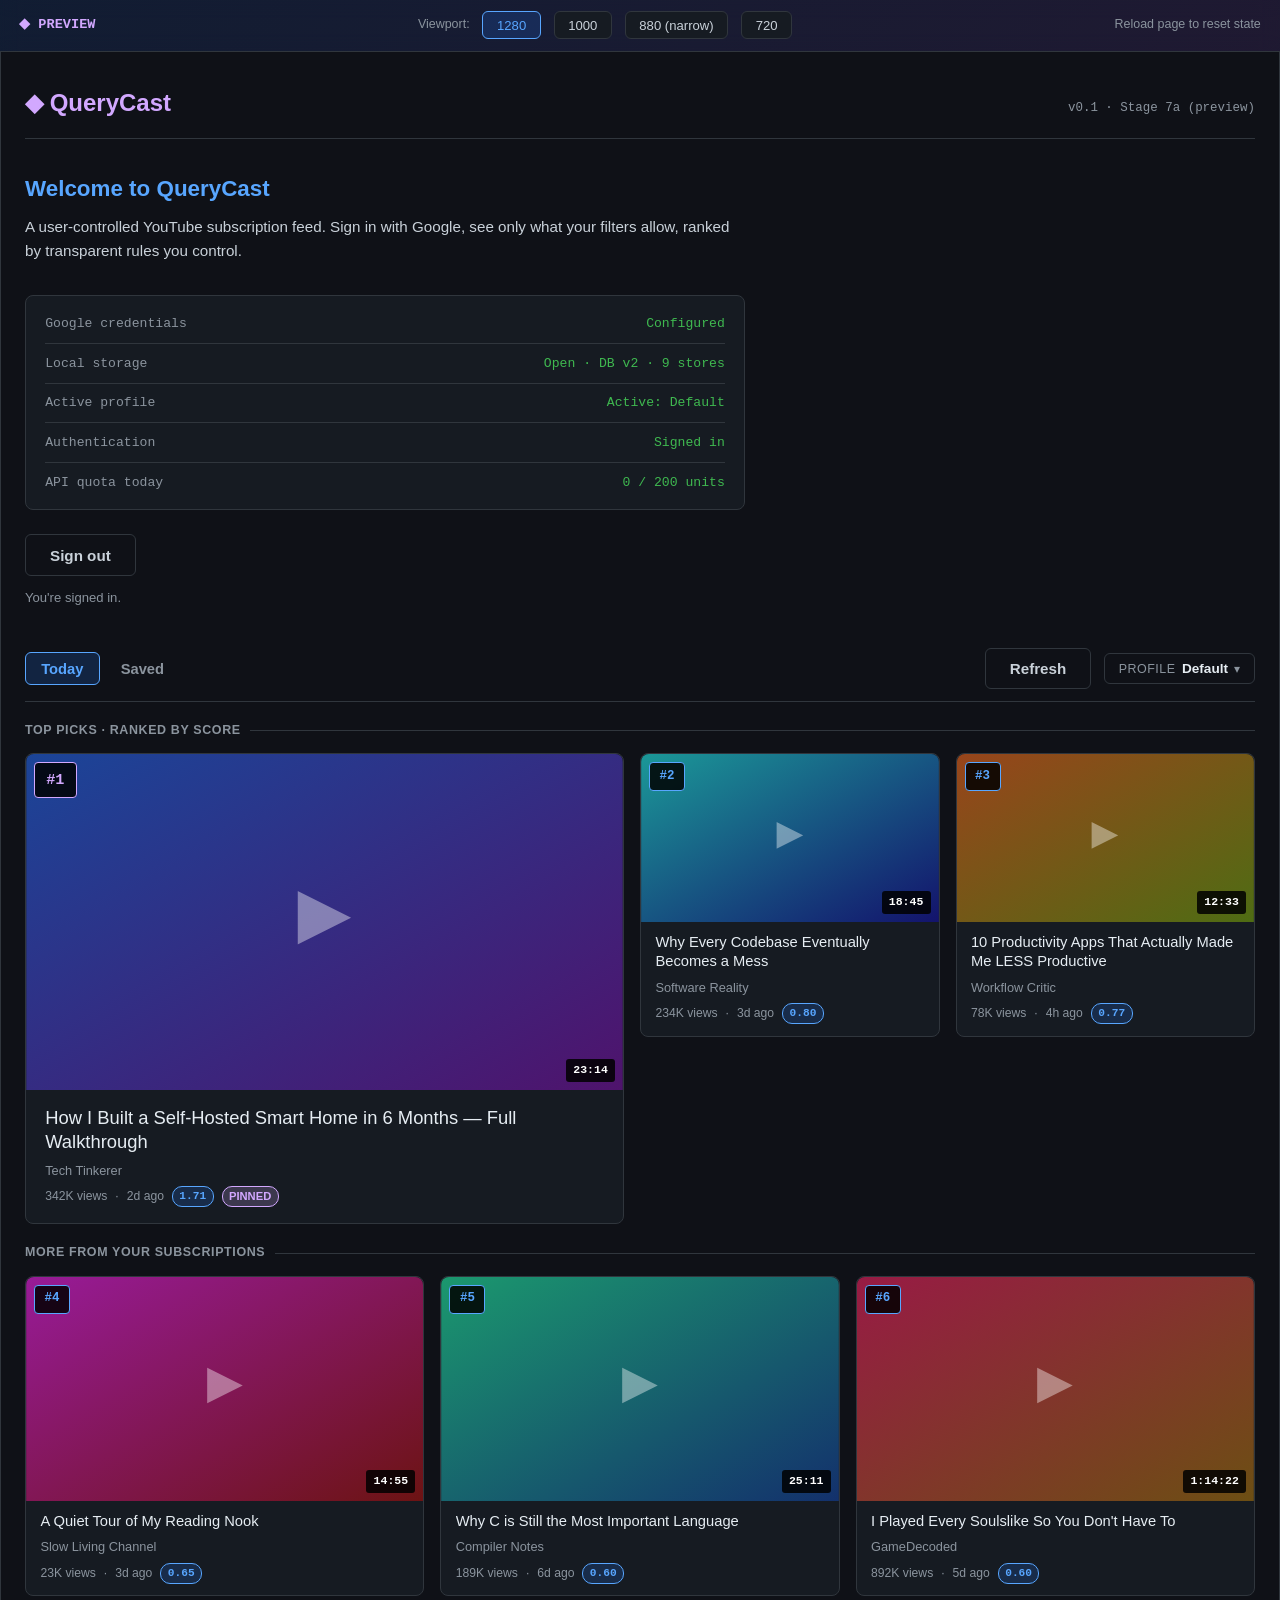
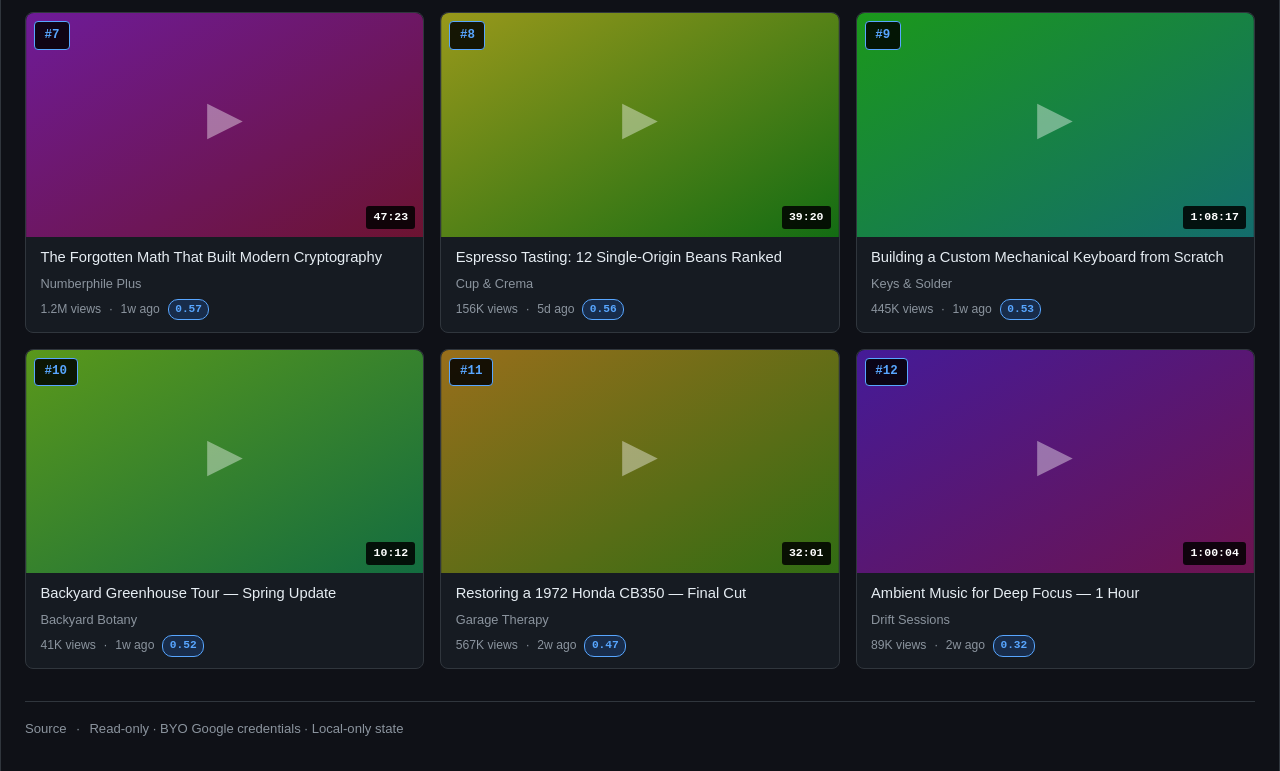
==== preview.html @ ab5fc52f "Stage 7a: static preview path (preview.html + stubs) Renders the full QueryCast UI in a regular brow" ====
<!DOCTYPE html>
<html lang="en">
<head>
<meta charset="UTF-8">
<meta name="viewport" content="width=device-width, initial-scale=1.0">
<title>QueryCast — Preview</title>
<link rel="stylesheet" href="/style.css">
<style>
  /* Preview chrome — kept above the .app-shell so the real layout
     measures from the same baseline as the production index.html. */
  .preview-bar {
    background: linear-gradient(135deg, #1f6feb22, #8957e522);
    border-bottom: 1px solid var(--border);
    padding: 0.7rem 1.2rem;
    display: flex;
    align-items: center;
    gap: 0.8rem;
    flex-wrap: wrap;
    font-size: 0.85rem;
    position: sticky;
    top: 0;
    z-index: 200;
    backdrop-filter: blur(10px);
  }
  .preview-bar .label {
    color: var(--purple);
    font-weight: 700;
    font-family: var(--mono);
  }
  .preview-bar .hint {
    color: var(--text-dim);
    font-size: 0.78rem;
    margin-left: auto;
  }
  .preview-bar button {
    background: var(--bg-elev);
    border: 1px solid var(--border);
    color: var(--text);
    padding: 0.35rem 0.85rem;
    border-radius: 6px;
    cursor: pointer;
    font-family: inherit;
    font-size: 0.82rem;
    transition: border-color 0.15s, color 0.15s, background 0.15s;
  }
  .preview-bar button:hover { border-color: var(--blue); color: var(--blue); }
  .preview-bar button.active {
    background: var(--blue-bg);
    border-color: var(--blue);
    color: var(--blue);
  }
  /* Wrap the real app shell inside a re-sizable frame so the toggle can
     simulate the 900px breakpoint without resizing the actual window. */
  .preview-frame {
    margin: 0 auto;
    transition: max-width 0.2s;
    border-left: 1px solid var(--border);
    border-right: 1px solid var(--border);
    min-height: 100vh;
  }
  .preview-frame.w-1280 { max-width: 1280px; }
  .preview-frame.w-1000 { max-width: 1000px; }
  .preview-frame.w-880  { max-width: 880px; }   /* below the 900px breakpoint */
  .preview-frame.w-720  { max-width: 720px; }
  /* Inside the framed preview, drop the .app-shell's own max-width so
     its grid spans the frame, not 1280 within whatever the frame is. */
  .preview-frame .app-shell { max-width: none; }
</style>

<!-- Import map: redirect production module URLs to preview stubs. The
     keys are the *resolved* URLs of each import — relative specifiers
     like `./storage.js` from /js/main.js resolve to /js/storage.js and
     hit these mappings. Must come BEFORE any <script type="module">. -->
<script type="importmap">
{
  "imports": {
    "/js/storage.js":      "/js/preview/storage-stub.js",
    "/js/auth.js":         "/js/preview/auth-stub.js",
    "/js/player.js":       "/js/preview/player-stub.js",
    "/js/youtube-api.js":  "/js/preview/youtube-api-stub.js",
    "/js/rss-fetcher.js":  "/js/preview/rss-fetcher-stub.js"
  }
}
</script>

<!-- Stub the Tauri global before main.js destructures it at module load. -->
<script>
  window.__TAURI__ = {
    core: {
      invoke: (cmd, args) => {
        console.info('[preview] invoke', cmd, args);
        return Promise.resolve(null);
      },
    },
    event: {
      listen: () => Promise.resolve(() => {}),
    },
  };
</script>
</head>
<body>

<div class="preview-bar">
  <span class="label">◆ PREVIEW</span>
  <span class="hint">Viewport:</span>
  <button data-width="1280" class="active">1280</button>
  <button data-width="1000">1000</button>
  <button data-width="880">880 (narrow)</button>
  <button data-width="720">720</button>
  <span class="hint" id="reset-hint">Reload page to reset state</span>
</div>

<div class="preview-frame w-1280" id="preview-frame">
  <div class="app-shell">
    <header>
      <h1 class="logo">◆ QueryCast</h1>
      <span class="status">v0.1 · Stage 7a (preview)</span>
    </header>

    <main>
      <h2>Welcome to QueryCast</h2>
      <p class="lead">A user-controlled YouTube subscription feed. Sign in with Google, see only what your filters allow, ranked by transparent rules you control.</p>

      <div class="boot-status">
        <div class="row" id="status-creds">
          <span class="label">Google credentials</span>
          <span class="value pending">Checking…</span>
        </div>
        <div class="row" id="status-idb">
          <span class="label">Local storage</span>
          <span class="value pending">Checking…</span>
        </div>
        <div class="row" id="status-profile">
          <span class="label">Active profile</span>
          <span class="value pending">Checking…</span>
        </div>
        <div class="row" id="status-auth">
          <span class="label">Authentication</span>
          <span class="value pending">Checking…</span>
        </div>
        <div class="row" id="status-quota">
          <span class="label">API quota today</span>
          <span class="value pending">Checking…</span>
        </div>
      </div>

      <div class="auth-buttons">
        <button class="primary" id="sign-in-btn" hidden>Sign in with Google</button>
        <button class="secondary" id="sign-out-btn" hidden>Sign out</button>
      </div>
      <p class="note" id="auth-msg">Loading…</p>

      <section id="feed-section" hidden>
        <div class="feed-toolbar">
          <nav class="feed-nav" role="tablist" aria-label="Feed view">
            <button class="nav-tab active" data-view="today" role="tab" aria-selected="true">Today</button>
            <button class="nav-tab" data-view="saved" role="tab" aria-selected="false">Saved</button>
          </nav>
          <button class="secondary" id="refresh-btn">Refresh</button>
          <div class="profile-dropdown">
            <button class="profile-trigger" id="profile-trigger" aria-haspopup="menu" aria-expanded="false">
              <span class="profile-label">Profile</span>
              <span class="profile-name" id="profile-name">Default</span>
              <span class="caret" aria-hidden="true">▾</span>
            </button>
            <div class="profile-menu" id="profile-menu" role="menu" hidden>
              <div class="profile-menu-section">Active profile</div>
              <div class="profile-menu-list" id="profile-menu-list"></div>
              <div class="profile-menu-divider"></div>
              <button class="profile-menu-item disabled" disabled title="Coming in Stage 7">
                Manage profiles…
              </button>
            </div>
          </div>
        </div>
        <p id="feed-status" class="note"></p>

        <div class="feed-board" id="feed-board" hidden>
          <div class="section-label" id="featured-label">Top picks · ranked by score</div>
          <div class="featured-row" id="featured-row"></div>

          <div class="section-label" id="grid-label">More from your subscriptions</div>
          <div class="grid" id="grid"></div>
        </div>

        <p id="feed-empty" class="empty-state" hidden>No videos cached yet. Click <strong>Refresh</strong> to fetch your subscriptions.</p>
      </section>
    </main>

    <footer>
      <a href="https://github.com/soopadrive/querycast" target="_blank" rel="noopener">Source</a>
      <span>·</span>
      <span>Read-only · BYO Google credentials · Local-only state</span>
    </footer>
  </div>
</div>

<!-- Modal IFrame Player (Stage 6b) — same markup as production. -->
<div class="modal-overlay" id="modal-overlay" role="dialog" aria-modal="true" aria-labelledby="modal-title" aria-hidden="true">
  <div class="modal-player">
    <button class="modal-close" id="modal-close" aria-label="Close player">×</button>
    <div class="modal-stub" id="modal-stub"></div>
    <div class="modal-fallback" id="modal-fallback" hidden>
      <p>This video can't be embedded. <a href="#" target="_blank" rel="noopener">Open on youtube.com</a></p>
    </div>
    <div class="modal-info">
      <span class="modal-rank" id="modal-rank">#1</span>
      <div class="modal-title" id="modal-title"></div>
      <div class="modal-meta" id="modal-meta"></div>
    </div>
  </div>
</div>

<!-- Action toast with undo (Stage 6b) — same markup as production. -->
<div class="action-toast" id="action-toast" role="status" aria-live="polite" hidden>
  <span class="toast-msg" id="toast-msg"></span>
  <button class="toast-undo" id="toast-undo">Undo</button>
</div>

<!-- Production main.js — runs unmodified, but every external module
     it imports is silently swapped to a stub via the import map above. -->
<script type="module" src="/js/main.js"></script>

<!-- Viewport toggle wiring. Inline because it's preview-only chrome. -->
<script type="module">
  const frame = document.getElementById('preview-frame');
  const buttons = document.querySelectorAll('.preview-bar button[data-width]');
  buttons.forEach((btn) => {
    btn.addEventListener('click', () => {
      buttons.forEach((b) => b.classList.remove('active'));
      btn.classList.add('active');
      frame.className = `preview-frame w-${btn.dataset.width}`;
    });
  });
</script>

</body>
</html>
---- style.css ----
* { margin: 0; padding: 0; box-sizing: border-box; }

:root {
  --bg: #0f1117;
  --bg-elev: #161b22;
  --bg-elev2: #21262d;
  --border: #30363d;
  --text: #c9d1d9;
  --text-dim: #8b949e;
  --text-bright: #e6edf3;
  --blue: #58a6ff;
  --blue-bg: #1f6feb33;
  --green: #3fb950;
  --orange: #d29922;
  --red: #f85149;
  --purple: #d2a8ff;
  --mono: 'Cascadia Code', 'Fira Code', 'JetBrains Mono', Consolas, monospace;
}

body {
  font-family: -apple-system, BlinkMacSystemFont, 'Segoe UI', Helvetica, Arial, sans-serif;
  background: var(--bg);
  color: var(--text);
  line-height: 1.6;
  min-height: 100vh;
}

.app-shell {
  max-width: 1280px;
  margin: 0 auto;
  padding: 2rem 1.5rem;
  display: flex;
  flex-direction: column;
  min-height: 100vh;
}

/* Pre-feed UI (welcome / boot status / auth controls) reads better at a
   narrower measure even when the shell is wide for the feed grid. */
.lead,
.boot-status,
.auth-buttons,
#auth-msg {
  max-width: 720px;
}

header {
  display: flex;
  justify-content: space-between;
  align-items: baseline;
  padding-bottom: 1rem;
  border-bottom: 1px solid var(--border);
  margin-bottom: 2rem;
  gap: 1rem;
  flex-wrap: wrap;
}

.logo {
  font-size: 1.5rem;
  color: var(--purple);
  font-weight: 700;
}

.status {
  color: var(--text-dim);
  font-size: 0.78rem;
  font-family: var(--mono);
}

main { flex: 1; }

h2 {
  color: var(--blue);
  font-size: 1.4rem;
  margin-bottom: 0.5rem;
}

.lead {
  color: var(--text);
  margin-bottom: 2rem;
  font-size: 0.95rem;
}

.boot-status {
  background: var(--bg-elev);
  border: 1px solid var(--border);
  border-radius: 8px;
  padding: 0.5rem 1.2rem;
  margin-bottom: 1.5rem;
  font-family: var(--mono);
  font-size: 0.82rem;
}

.boot-status .row {
  display: flex;
  justify-content: space-between;
  gap: 1rem;
  padding: 0.55rem 0;
  border-bottom: 1px solid var(--border);
}

.boot-status .row:last-child { border-bottom: none; }

.boot-status .label { color: var(--text-dim); flex-shrink: 0; }
.boot-status .value { text-align: right; word-break: break-word; }
.boot-status .value.ok { color: var(--green); }
.boot-status .value.info { color: var(--blue); }
.boot-status .value.fail { color: var(--red); }
.boot-status .value.pending { color: var(--orange); }

.auth-buttons {
  display: flex;
  gap: 0.6rem;
  align-items: center;
}

button.primary, button.secondary {
  padding: 0.7rem 1.5rem;
  border-radius: 6px;
  font-size: 0.95rem;
  font-weight: 600;
  cursor: pointer;
  transition: filter 0.15s, background 0.15s;
  font-family: inherit;
}

button.primary {
  background: var(--blue);
  color: var(--bg);
  border: 1px solid var(--blue);
}

button.secondary {
  background: transparent;
  color: var(--text);
  border: 1px solid var(--border);
}
button.secondary:hover:not(:disabled) { border-color: var(--red); color: var(--red); }

button.primary:hover:not(:disabled) { filter: brightness(1.1); }
button.primary:disabled, button.secondary:disabled { opacity: 0.5; cursor: not-allowed; }

.note {
  color: var(--text-dim);
  font-size: 0.82rem;
  margin-top: 0.7rem;
}

.note.error { color: var(--red); }

/* === Feed (Stage 6a: hybrid responsive layout per ADR-006) === */

#feed-section { margin-top: 2.5rem; }

/* Stage 6c: feed toolbar — nav tabs + refresh + profile dropdown. */
.feed-toolbar {
  display: flex;
  align-items: center;
  gap: 0.8rem;
  padding-bottom: 0.7rem;
  margin-bottom: 0.8rem;
  border-bottom: 1px solid var(--border);
  flex-wrap: wrap;
}

.feed-nav {
  display: flex;
  gap: 0.3rem;
  flex: 1;
  min-width: 0;
}

.nav-tab {
  background: transparent;
  border: 1px solid transparent;
  color: var(--text-dim);
  padding: 0.45rem 0.95rem;
  border-radius: 6px;
  font-family: inherit;
  font-size: 0.92rem;
  font-weight: 600;
  cursor: pointer;
  transition: color 0.15s, border-color 0.15s, background 0.15s;
}
.nav-tab:hover { color: var(--text-bright); }
.nav-tab.active {
  color: var(--blue);
  background: var(--blue-bg);
  border-color: var(--blue);
}

.profile-dropdown {
  position: relative;
}
.profile-trigger {
  background: transparent;
  border: 1px solid var(--border);
  color: var(--text);
  padding: 0.45rem 0.85rem;
  border-radius: 6px;
  cursor: pointer;
  font-family: inherit;
  font-size: 0.85rem;
  display: flex;
  align-items: center;
  gap: 0.4rem;
  transition: border-color 0.15s;
}
.profile-trigger:hover { border-color: var(--blue); }
.profile-trigger .profile-label {
  color: var(--text-dim);
  font-size: 0.78rem;
  text-transform: uppercase;
  letter-spacing: 0.04em;
}
.profile-trigger .profile-name {
  color: var(--text-bright);
  font-weight: 600;
}
.profile-trigger .caret {
  color: var(--text-dim);
  font-size: 0.78rem;
  transition: transform 0.15s;
}
.profile-trigger[aria-expanded="true"] .caret {
  transform: rotate(180deg);
}

.profile-menu {
  position: absolute;
  right: 0;
  top: calc(100% + 6px);
  background: var(--bg-elev2);
  border: 1px solid var(--border);
  border-radius: 8px;
  padding: 0.4rem 0;
  min-width: 220px;
  z-index: 200;
  box-shadow: 0 8px 24px rgba(0, 0, 0, 0.6);
  font-size: 0.88rem;
}
.profile-menu-section {
  padding: 0.45rem 0.9rem 0.3rem;
  color: var(--text-dim);
  font-size: 0.72rem;
  text-transform: uppercase;
  letter-spacing: 0.05em;
  font-weight: 600;
}
.profile-menu-list {
  display: flex;
  flex-direction: column;
}
.profile-menu-item {
  background: transparent;
  border: none;
  color: var(--text);
  padding: 0.55rem 0.9rem;
  text-align: left;
  cursor: pointer;
  font-family: inherit;
  font-size: 0.88rem;
  display: flex;
  align-items: center;
  justify-content: space-between;
  gap: 0.7rem;
}
.profile-menu-item:hover:not(:disabled) {
  background: var(--bg-elev);
  color: var(--text-bright);
}
.profile-menu-item.active { color: var(--blue); }
.profile-menu-item.active::after {
  content: '✓';
  color: var(--blue);
  font-weight: 700;
}
.profile-menu-item.disabled,
.profile-menu-item:disabled {
  color: var(--text-dim);
  cursor: not-allowed;
  font-style: italic;
}
.profile-menu-divider {
  height: 1px;
  background: var(--border);
  margin: 0.3rem 0;
}

.section-label {
  color: var(--text-dim);
  font-size: 0.78rem;
  text-transform: uppercase;
  letter-spacing: 0.05em;
  font-weight: 600;
  margin: 1.2rem 0 0.8rem;
  display: flex;
  align-items: center;
  gap: 0.6rem;
}
.section-label::after {
  content: "";
  flex: 1;
  height: 1px;
  background: var(--border);
}

/* Wide layout: featured row (top-3, 2fr 1fr 1fr) + 3-col grid */
.featured-row {
  display: grid;
  grid-template-columns: 2fr 1fr 1fr;
  gap: 1rem;
  margin-bottom: 1.2rem;
}
.grid {
  display: grid;
  grid-template-columns: repeat(3, 1fr);
  gap: 1rem;
}

.video-card {
  cursor: pointer;
  background: var(--bg-elev);
  border-radius: 8px;
  border: 1px solid var(--border);
  display: flex;
  flex-direction: column;
  transition: border-color 0.15s, transform 0.15s;
  position: relative;
  /* No overflow:hidden here — the hover info-card needs to drop below
     the card without being clipped. Top-corner rounding is handled by
     .thumb-wrap below. */
}
.video-card:hover {
  border-color: var(--blue);
  transform: translateY(-2px);
  /* Bump the hovered card's stacking context above its siblings so the
     info-card that drops below isn't painted-over by the next-row cards.
     Without this, transform alone establishes a stacking context but at
     z-auto, which ties with sibling cards and DOM order wins. */
  z-index: 60;
}
.video-card .thumb-wrap {
  position: relative;
  aspect-ratio: 16 / 9;
  background: var(--bg-elev2);
  overflow: hidden;
  border-radius: 8px 8px 0 0;
}
.video-card .thumb {
  width: 100%;
  height: 100%;
  object-fit: cover;
  display: block;
}
.video-card.featured {
  grid-row: 1 / span 2;
}
.video-card.featured .info {
  padding: 1rem 1.2rem;
}
.video-card.featured .title {
  font-size: 1.15rem;
  line-height: 1.3;
}
.video-card .info {
  padding: 0.7rem 0.9rem;
  flex: 1;
  display: flex;
  flex-direction: column;
  justify-content: space-between;
  min-width: 0;
}
.video-card .title {
  color: var(--text-bright);
  font-size: 0.92rem;
  font-weight: 500;
  line-height: 1.3;
  margin-bottom: 0.4rem;
  display: -webkit-box;
  -webkit-line-clamp: 2;
  -webkit-box-orient: vertical;
  overflow: hidden;
}
.video-card .meta-line {
  color: var(--text-dim);
  font-size: 0.8rem;
  margin-bottom: 0.3rem;
}
.video-card .stats {
  color: var(--text-dim);
  font-size: 0.76rem;
  display: flex;
  gap: 0.5rem;
  align-items: center;
  flex-wrap: wrap;
}

.rank-badge {
  position: absolute;
  top: 0.5rem;
  left: 0.5rem;
  background: rgba(0, 0, 0, 0.85);
  color: var(--blue);
  border: 1px solid var(--blue);
  padding: 0.2rem 0.6rem;
  border-radius: 4px;
  font-weight: 700;
  font-size: 0.78rem;
  font-family: var(--mono);
  z-index: 2;
}
.video-card.featured .rank-badge {
  font-size: 0.95rem;
  padding: 0.3rem 0.7rem;
  color: var(--purple);
  border-color: var(--purple);
}

.duration-badge {
  position: absolute;
  bottom: 0.5rem;
  right: 0.5rem;
  background: rgba(0, 0, 0, 0.85);
  color: white;
  font-size: 0.72rem;
  padding: 0.15rem 0.45rem;
  border-radius: 3px;
  font-weight: 600;
  font-family: var(--mono);
  z-index: 2;
}

.badge {
  display: inline-block;
  padding: 0.05rem 0.4rem;
  border-radius: 10px;
  font-size: 0.7rem;
  font-weight: 600;
  vertical-align: middle;
}
.badge.short { background: #d2992233; color: var(--orange); border: 1px solid var(--orange); }
.badge.live { background: #f8514933; color: var(--red); border: 1px solid var(--red); }
.badge.upcoming { background: #1f6feb33; color: var(--blue); border: 1px solid var(--blue); }
.badge.pinned { background: #d2a8ff33; color: var(--purple); border: 1px solid var(--purple); }

.score-pill {
  display: inline-block;
  padding: 0.05rem 0.4rem;
  border-radius: 10px;
  font-size: 0.7rem;
  font-weight: 600;
  font-family: var(--mono);
  color: var(--blue);
  background: var(--blue-bg);
  border: 1px solid var(--blue);
  vertical-align: middle;
}

/* Hover info card — drops below the card on wide layout. */
.info-card {
  display: none;
  position: absolute;
  top: calc(100% + 4px);
  left: 0;
  right: 0;
  background: var(--bg-elev2);
  border: 1px solid var(--blue);
  border-radius: 8px;
  padding: 0.9rem 1rem;
  z-index: 50;
  box-shadow: 0 8px 24px rgba(0, 0, 0, 0.6);
  animation: qc-fade-in 0.15s;
}
.video-card:hover .info-card {
  display: block;
}
@keyframes qc-fade-in {
  from { opacity: 0; transform: translateY(-4px); }
  to { opacity: 1; transform: translateY(0); }
}
.info-card .desc {
  color: var(--text);
  font-size: 0.8rem;
  line-height: 1.5;
  margin-bottom: 0.7rem;
  display: -webkit-box;
  -webkit-line-clamp: 3;
  -webkit-box-orient: vertical;
  overflow: hidden;
}
.info-card .desc.empty {
  color: var(--text-dim);
  font-style: italic;
}
.score-breakdown {
  background: var(--bg);
  border-radius: 4px;
  padding: 0.5rem 0.7rem;
  font-size: 0.74rem;
  color: var(--text-dim);
  font-family: var(--mono);
  line-height: 1.6;
}
.score-breakdown .label {
  color: var(--blue);
  font-weight: 700;
}
.score-breakdown .neg {
  color: var(--orange);
}
.score-breakdown .pin {
  color: var(--purple);
}

/* Narrow layout (<900px): collapse to inbox-style horizontal rows. */
@media (max-width: 899px) {
  .featured-row,
  .grid {
    display: flex;
    flex-direction: column;
    gap: 0;
  }
  .video-card,
  .video-card.featured {
    flex-direction: row;
    border-radius: 0;
    border: none;
    border-bottom: 1px solid var(--border);
    grid-row: auto;
    transform: none !important;
  }
  .video-card:hover {
    background: var(--bg-elev);
    transform: none !important;
  }
  .video-card .thumb-wrap {
    width: 168px;
    flex-shrink: 0;
    aspect-ratio: 16 / 9;
    margin: 0.7rem 0 0.7rem 0.7rem;
    border-radius: 4px;
  }
  .video-card .info,
  .video-card.featured .info {
    padding: 0.7rem 0.9rem;
    flex: 1;
    min-width: 0;
  }
  .video-card .title,
  .video-card.featured .title {
    font-size: 0.92rem;
  }
  .video-card .rank-badge,
  .video-card.featured .rank-badge {
    top: calc(0.7rem + 0.25rem);
    left: calc(0.7rem + 0.25rem);
    font-size: 0.65rem;
    padding: 0.1rem 0.4rem;
    color: var(--blue);
    border-color: var(--blue);
  }
  /* Hover info-card not useful on touch — hide on narrow.
     Stage 6b will add tap-to-expand. */
  .info-card {
    display: none !important;
  }
}

.empty-state {
  text-align: center;
  padding: 2rem 1rem;
  color: var(--text-dim);
  font-size: 0.9rem;
}

/* === Per-video actions in info card === */
.info-card .actions {
  display: flex;
  gap: 0.4rem;
  margin-top: 0.7rem;
}
.action-btn {
  flex: 1;
  background: var(--bg);
  border: 1px solid var(--border);
  color: var(--text);
  padding: 0.4rem 0.6rem;
  border-radius: 6px;
  cursor: pointer;
  font-family: inherit;
  font-size: 0.78rem;
  font-weight: 600;
  transition: border-color 0.15s, color 0.15s, background 0.15s;
}
.action-btn:hover {
  background: var(--bg-elev);
}
.action-btn.watch:hover { border-color: var(--green); color: var(--green); }
.action-btn.save:hover { border-color: var(--purple); color: var(--purple); }
.action-btn.skip:hover { border-color: var(--red); color: var(--red); }

/* === Modal IFrame Player === */
.modal-overlay {
  display: none;
  position: fixed;
  inset: 0;
  background: rgba(0, 0, 0, 0.85);
  z-index: 1000;
  align-items: center;
  justify-content: center;
  padding: 2rem;
  backdrop-filter: blur(5px);
}
.modal-overlay.active { display: flex; }
body.modal-open { overflow: hidden; }

.modal-player {
  background: var(--bg-elev);
  border: 1px solid var(--border);
  border-radius: 12px;
  max-width: 1000px;
  width: 100%;
  overflow: hidden;
  box-shadow: 0 20px 60px rgba(0, 0, 0, 0.6);
  position: relative;
}
.modal-stub {
  aspect-ratio: 16 / 9;
  background: #000;
}
.modal-stub iframe,
.modal-stub > div {
  width: 100%;
  height: 100%;
  display: block;
  border: 0;
}
.modal-fallback {
  padding: 1rem 1.5rem;
  background: var(--bg-elev2);
  border-bottom: 1px solid var(--border);
  color: var(--text);
  font-size: 0.9rem;
}
.modal-fallback a {
  color: var(--blue);
  text-decoration: underline;
}
.modal-info {
  padding: 1.2rem 1.5rem;
}
.modal-rank {
  display: inline-block;
  background: var(--blue-bg);
  color: var(--blue);
  border: 1px solid var(--blue);
  padding: 0.15rem 0.6rem;
  border-radius: 4px;
  font-size: 0.78rem;
  font-weight: 700;
  margin-bottom: 0.5rem;
  font-family: var(--mono);
}
.modal-title {
  color: var(--text-bright);
  font-size: 1.2rem;
  font-weight: 600;
  margin-bottom: 0.5rem;
}
.modal-meta {
  color: var(--text-dim);
  font-size: 0.88rem;
}
.modal-close {
  position: absolute;
  top: 1rem;
  right: 1rem;
  background: rgba(0, 0, 0, 0.7);
  color: white;
  border: 1px solid var(--border);
  width: 36px;
  height: 36px;
  border-radius: 50%;
  cursor: pointer;
  z-index: 3;
  font-size: 1.2rem;
  font-family: inherit;
  display: flex;
  align-items: center;
  justify-content: center;
  line-height: 1;
}
.modal-close:hover { border-color: var(--red); color: var(--red); }

/* === Action toast with undo === */
.action-toast {
  position: fixed;
  bottom: 1.5rem;
  left: 50%;
  transform: translateX(-50%) translateY(20px);
  background: var(--bg-elev2);
  border: 1px solid var(--border);
  border-radius: 8px;
  padding: 0.7rem 1.1rem;
  display: flex;
  align-items: center;
  gap: 0.9rem;
  box-shadow: 0 8px 24px rgba(0, 0, 0, 0.6);
  font-size: 0.88rem;
  z-index: 1100;
  opacity: 0;
  transition: opacity 0.15s, transform 0.15s;
  pointer-events: none;
}
.action-toast.show {
  opacity: 1;
  transform: translateX(-50%) translateY(0);
  pointer-events: auto;
}
.toast-msg { color: var(--text-bright); }
.toast-undo {
  background: transparent;
  border: 1px solid var(--blue);
  color: var(--blue);
  padding: 0.25rem 0.7rem;
  border-radius: 6px;
  cursor: pointer;
  font-family: inherit;
  font-size: 0.82rem;
  font-weight: 600;
}
.toast-undo:hover {
  background: var(--blue-bg);
}

footer {
  margin-top: 2rem;
  padding-top: 1rem;
  border-top: 1px solid var(--border);
  color: var(--text-dim);
  font-size: 0.82rem;
  display: flex;
  gap: 0.6rem;
  align-items: center;
  flex-wrap: wrap;
}

footer a {
  color: var(--text-dim);
  text-decoration: none;
}

footer a:hover { color: var(--blue); }

/* === Setup screen (BYO credentials) === */

main.setup { max-width: 720px; }

.setup-step {
  background: var(--bg-elev);
  border: 1px solid var(--border);
  border-radius: 8px;
  padding: 1.2rem 1.5rem;
  margin-bottom: 1.2rem;
}

.setup-step h3 {
  color: var(--purple);
  font-size: 1.05rem;
  margin-bottom: 0.7rem;
  font-weight: 600;
}

.setup-step ol {
  padding-left: 1.5rem;
  font-size: 0.92rem;
}

.setup-step ol li { margin-bottom: 0.35rem; }

.setup-step code {
  background: var(--bg);
  border: 1px solid var(--border);
  padding: 0.05rem 0.4rem;
  border-radius: 3px;
  font-family: var(--mono);
  font-size: 0.85em;
  color: var(--orange);
}

.setup-step a {
  color: var(--blue);
  text-decoration: none;
}
.setup-step a:hover { text-decoration: underline; }

.setup-form {
  display: flex;
  flex-direction: column;
  gap: 0.9rem;
  margin-top: 0.5rem;
}

.setup-form label {
  display: flex;
  flex-direction: column;
  gap: 0.3rem;
}

.setup-form label span {
  color: var(--text-dim);
  font-size: 0.85rem;
  font-weight: 600;
}

.setup-form input {
  background: var(--bg);
  border: 1px solid var(--border);
  color: var(--text-bright);
  padding: 0.6rem 0.8rem;
  border-radius: 6px;
  font-family: var(--mono);
  font-size: 0.85rem;
}

.setup-form input:focus {
  outline: none;
  border-color: var(--blue);
}

.setup-error {
  color: var(--red);
  font-size: 0.85rem;
  margin: 0;
}
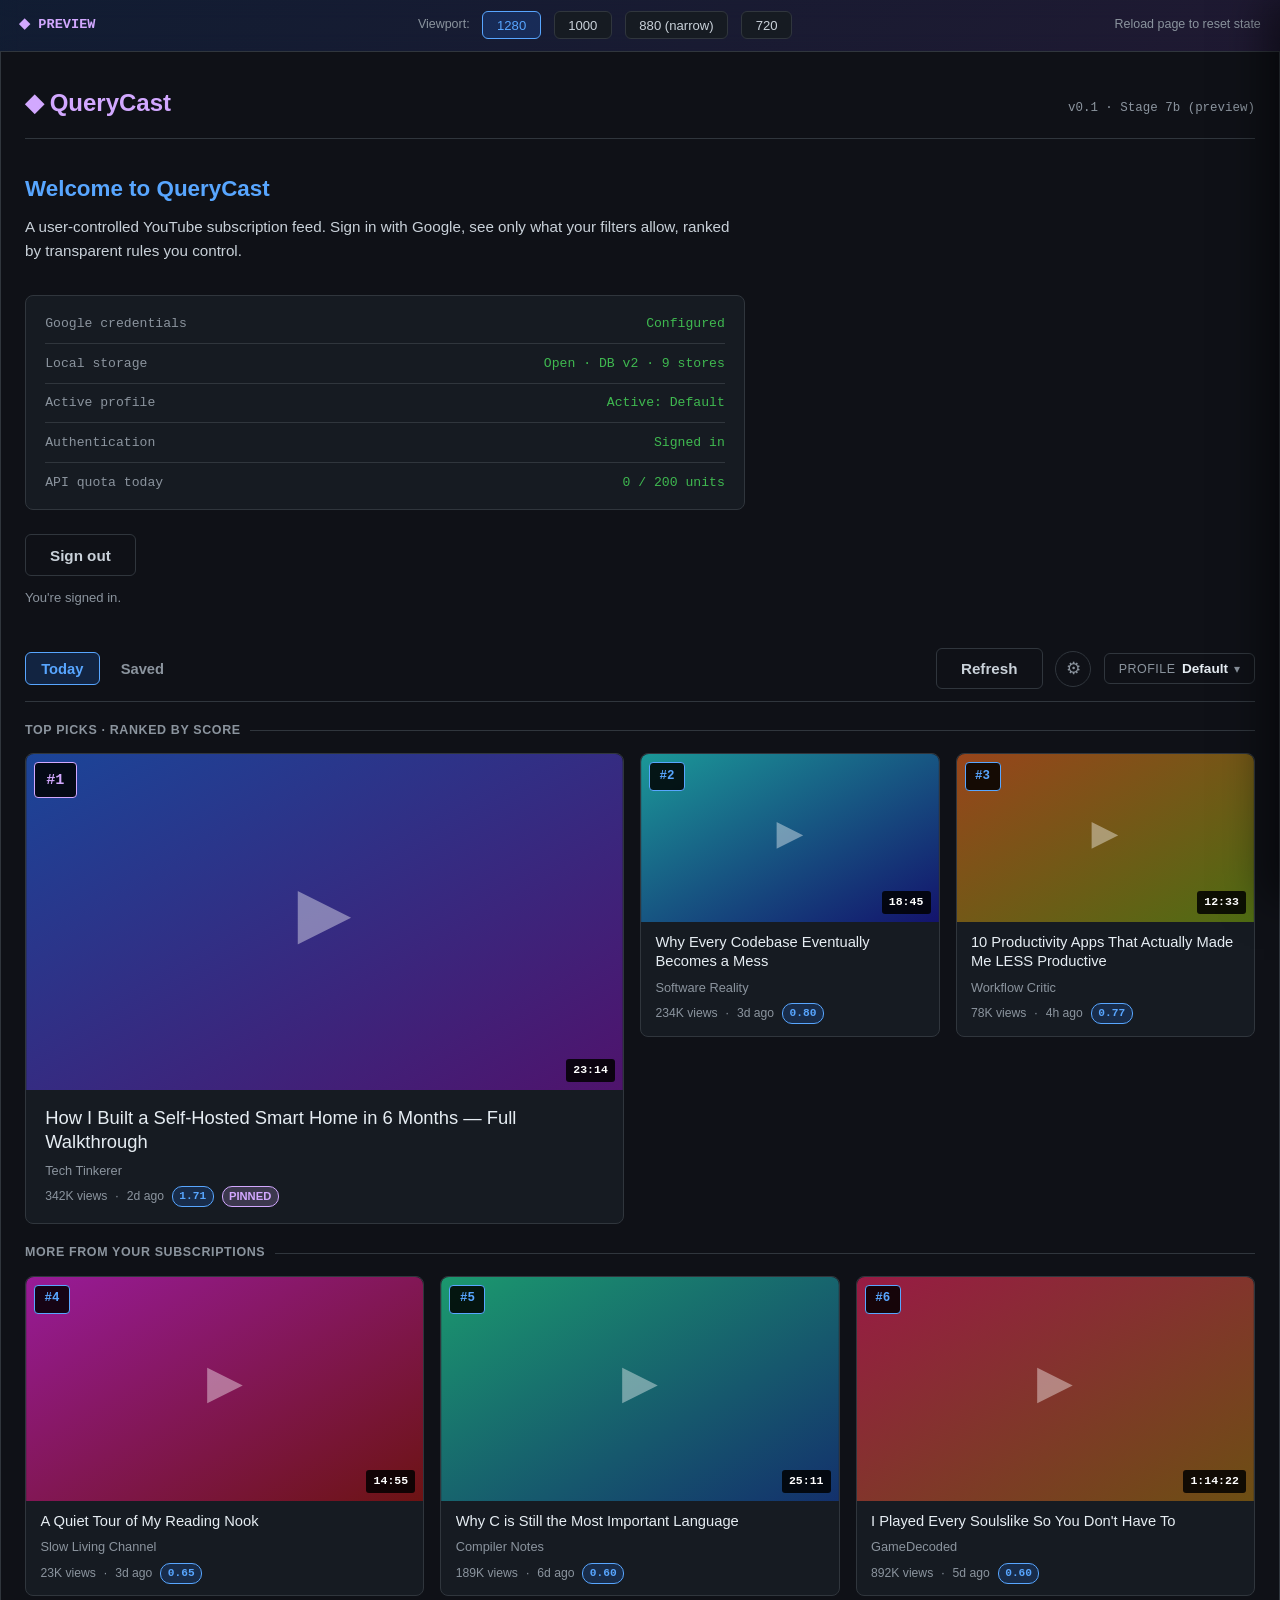
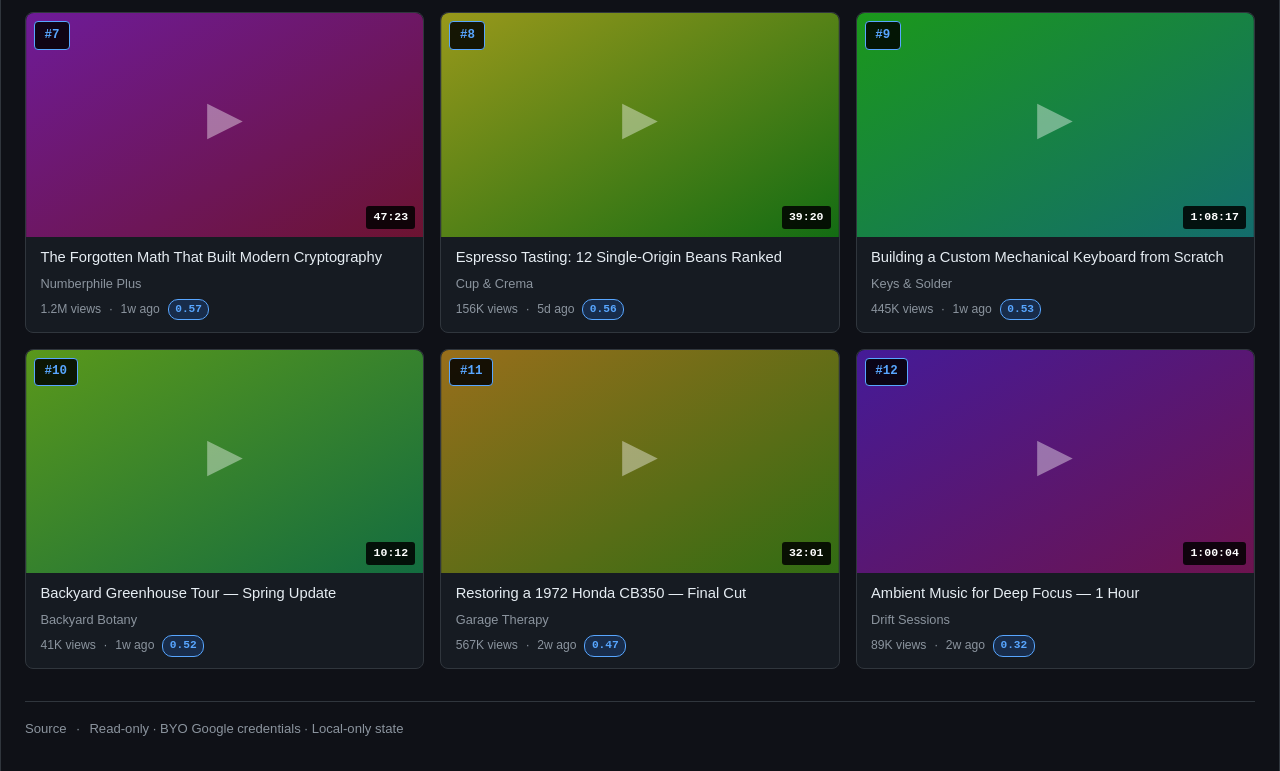
==== commit 7a1874b9: "Stage 7b: settings drawer chassis + profile CRUD + filter + weight editors Right-side slide-in drawe" ====
--- a/preview.html
+++ b/preview.html
@@ -114,7 +114,7 @@
   <div class="app-shell">
     <header>
       <h1 class="logo">◆ QueryCast</h1>
-      <span class="status">v0.1 · Stage 7a (preview)</span>
+      <span class="status">v0.1 · Stage 7b (preview)</span>
     </header>
 
     <main>
@@ -157,6 +157,7 @@
             <button class="nav-tab" data-view="saved" role="tab" aria-selected="false">Saved</button>
           </nav>
           <button class="secondary" id="refresh-btn">Refresh</button>
+          <button class="icon-btn" id="settings-btn" title="Settings" aria-label="Open settings">⚙</button>
           <div class="profile-dropdown">
             <button class="profile-trigger" id="profile-trigger" aria-haspopup="menu" aria-expanded="false">
               <span class="profile-label">Profile</span>
@@ -167,7 +168,7 @@
               <div class="profile-menu-section">Active profile</div>
               <div class="profile-menu-list" id="profile-menu-list"></div>
               <div class="profile-menu-divider"></div>
-              <button class="profile-menu-item disabled" disabled title="Coming in Stage 7">
+              <button class="profile-menu-item" id="profile-manage">
                 Manage profiles…
               </button>
             </div>
@@ -217,6 +218,80 @@
   <button class="toast-undo" id="toast-undo">Undo</button>
 </div>
 
+<!-- Settings drawer (Stage 7b) — same markup as production. -->
+<div class="drawer-backdrop" id="drawer-backdrop" hidden></div>
+<aside class="settings-drawer" id="settings-drawer" role="dialog" aria-modal="true" aria-hidden="true" aria-labelledby="settings-heading">
+  <header class="drawer-header">
+    <h2 id="settings-heading">Settings</h2>
+    <button class="drawer-close" id="settings-close" aria-label="Close settings">×</button>
+  </header>
+  <div class="drawer-body">
+    <section class="drawer-section" id="section-profile">
+      <h3 class="section-toggle" aria-expanded="true" tabindex="0" role="button">
+        <span class="chevron" aria-hidden="true">▾</span>
+        Profile
+      </h3>
+      <div class="section-body">
+        <label class="field"><span>Editing</span><select id="profile-edit-select"></select></label>
+        <label class="field"><span>Name</span><input type="text" id="profile-name-input" /></label>
+        <label class="checkbox-row"><input type="checkbox" id="profile-active-check" /><span>Set as active profile</span></label>
+        <div class="action-row">
+          <button class="secondary" id="profile-add">+ New profile</button>
+          <button class="secondary" id="profile-duplicate">Duplicate</button>
+          <button class="danger" id="profile-delete">Delete</button>
+        </div>
+      </div>
+    </section>
+    <section class="drawer-section" id="section-filters">
+      <h3 class="section-toggle" aria-expanded="true" tabindex="0" role="button">
+        <span class="chevron" aria-hidden="true">▾</span>
+        Discovery filters
+      </h3>
+      <div class="section-body">
+        <label class="field">
+          <span>Block keywords <em>(case-insensitive, title + description)</em></span>
+          <div class="keyword-list" id="kw-block-list"></div>
+          <input type="text" id="kw-block-input" placeholder="Add keyword + Enter" />
+        </label>
+        <label class="field">
+          <span>Require keywords <em>(whitelist mode — leave blank to disable)</em></span>
+          <div class="keyword-list" id="kw-require-list"></div>
+          <input type="text" id="kw-require-input" placeholder="Add keyword + Enter" />
+        </label>
+        <div class="field-row">
+          <label class="field"><span>Min duration (sec)</span><input type="number" id="duration-min" min="0" /></label>
+          <label class="field"><span>Max duration (sec)</span><input type="number" id="duration-max" min="0" /></label>
+        </div>
+        <div class="field-row">
+          <label class="field"><span>Max age (days)</span><input type="number" id="age-max" min="1" /></label>
+          <label class="field"><span>Min view count</span><input type="number" id="views-min" min="0" /></label>
+        </div>
+        <label class="checkbox-row"><input type="checkbox" id="hide-shorts" /><span>Hide Shorts (under 60s)</span></label>
+        <label class="checkbox-row"><input type="checkbox" id="hide-live" /><span>Hide live + premieres</span></label>
+        <label class="checkbox-row"><input type="checkbox" id="hide-podcasts" /><span>Hide podcasts (over 2hr)</span></label>
+      </div>
+    </section>
+    <section class="drawer-section" id="section-scoring">
+      <h3 class="section-toggle" aria-expanded="false" tabindex="0" role="button">
+        <span class="chevron" aria-hidden="true">▾</span>
+        Scoring weights
+      </h3>
+      <div class="section-body" hidden>
+        <label class="field slider-field"><span>Recency <span class="value-display" data-value-for="w-recency"></span></span><input type="range" id="w-recency" min="0" max="1" step="0.05" /></label>
+        <label class="field slider-field"><span>Velocity (views/day) <span class="value-display" data-value-for="w-velocity"></span></span><input type="range" id="w-velocity" min="0" max="1" step="0.05" /></label>
+        <label class="field slider-field"><span>Channel weight <span class="value-display" data-value-for="w-channel"></span></span><input type="range" id="w-channel" min="0" max="1" step="0.05" /></label>
+        <label class="field slider-field"><span>Length-fit <span class="value-display" data-value-for="w-length-fit"></span></span><input type="range" id="w-length-fit" min="0" max="1" step="0.05" /></label>
+        <h4 class="subsection">Length-fit sweet spot (Gaussian)</h4>
+        <div class="field-row">
+          <label class="field"><span>Center (sec)</span><input type="number" id="sweet-center" min="0" /></label>
+          <label class="field"><span>Width (sec)</span><input type="number" id="sweet-width" min="60" /></label>
+        </div>
+        <button class="secondary" id="reset-defaults">Reset filters + weights to defaults</button>
+      </div>
+    </section>
+  </div>
+</aside>
+
 <!-- Production main.js — runs unmodified, but every external module
      it imports is silently swapped to a stub via the import map above. -->
 <script type="module" src="/js/main.js"></script>
--- a/style.css
+++ b/style.css
@@ -833,3 +833,272 @@
   font-size: 0.85rem;
   margin: 0;
 }
+
+/* === Toolbar icon button (Stage 7b — settings cog) === */
+.icon-btn {
+  background: transparent;
+  border: 1px solid var(--border);
+  color: var(--text-dim);
+  width: 36px;
+  height: 36px;
+  border-radius: 50%;
+  cursor: pointer;
+  font-size: 1.05rem;
+  font-family: inherit;
+  display: flex;
+  align-items: center;
+  justify-content: center;
+  transition: border-color 0.15s, color 0.15s;
+}
+.icon-btn:hover { border-color: var(--blue); color: var(--blue); }
+
+/* === Settings drawer (Stage 7b) === */
+.drawer-backdrop {
+  position: fixed;
+  inset: 0;
+  background: rgba(0, 0, 0, 0.55);
+  z-index: 850;
+  backdrop-filter: blur(2px);
+}
+body.drawer-open { overflow: hidden; }
+
+.settings-drawer {
+  position: fixed;
+  top: 0;
+  right: 0;
+  bottom: 0;
+  width: min(440px, 92vw);
+  background: var(--bg-elev);
+  border-left: 1px solid var(--border);
+  box-shadow: -16px 0 40px rgba(0, 0, 0, 0.5);
+  z-index: 900;
+  transform: translateX(100%);
+  transition: transform 0.22s ease-out;
+  display: flex;
+  flex-direction: column;
+}
+.settings-drawer.active {
+  transform: translateX(0);
+}
+
+.drawer-header {
+  display: flex;
+  justify-content: space-between;
+  align-items: center;
+  padding: 1rem 1.2rem;
+  border-bottom: 1px solid var(--border);
+  background: var(--bg-elev2);
+  flex-shrink: 0;
+}
+.drawer-header h2 {
+  color: var(--blue);
+  font-size: 1.1rem;
+  font-weight: 600;
+}
+.drawer-close {
+  background: transparent;
+  border: 1px solid var(--border);
+  color: var(--text-dim);
+  width: 32px;
+  height: 32px;
+  border-radius: 50%;
+  cursor: pointer;
+  font-size: 1.1rem;
+  font-family: inherit;
+  line-height: 1;
+}
+.drawer-close:hover { border-color: var(--red); color: var(--red); }
+
+.drawer-body {
+  overflow-y: auto;
+  flex: 1;
+  padding: 0.4rem 0;
+}
+
+.drawer-section { border-bottom: 1px solid var(--border); }
+.drawer-section:last-child { border-bottom: none; }
+
+.section-toggle {
+  display: flex;
+  align-items: center;
+  gap: 0.5rem;
+  padding: 0.85rem 1.2rem;
+  cursor: pointer;
+  user-select: none;
+  font-size: 0.95rem;
+  font-weight: 600;
+  color: var(--text-bright);
+  margin: 0;
+  background: transparent;
+  border: none;
+  width: 100%;
+  text-align: left;
+  font-family: inherit;
+}
+.section-toggle:hover { background: var(--bg-elev2); }
+.section-toggle .chevron {
+  font-size: 0.75rem;
+  color: var(--text-dim);
+  transition: transform 0.15s;
+  width: 1em;
+  display: inline-block;
+}
+.section-toggle[aria-expanded="false"] .chevron {
+  transform: rotate(-90deg);
+}
+
+.section-body {
+  padding: 0.4rem 1.2rem 1.1rem;
+  display: flex;
+  flex-direction: column;
+  gap: 0.85rem;
+}
+/* Explicit override — `display: flex` above wins against the user-agent
+   `[hidden] { display: none }` rule, so the collapsed state needs an
+   explicit selector. */
+.section-body[hidden] { display: none; }
+
+/* Field controls */
+.field {
+  display: flex;
+  flex-direction: column;
+  gap: 0.35rem;
+  font-size: 0.85rem;
+  color: var(--text-dim);
+}
+.field > span { color: var(--text); font-weight: 500; }
+.field > span em {
+  color: var(--text-dim);
+  font-style: normal;
+  font-size: 0.78rem;
+  font-weight: 400;
+}
+.field input[type="text"],
+.field input[type="number"],
+.field select {
+  background: var(--bg);
+  border: 1px solid var(--border);
+  color: var(--text-bright);
+  padding: 0.5rem 0.7rem;
+  border-radius: 6px;
+  font-family: inherit;
+  font-size: 0.88rem;
+}
+.field input[type="text"]:focus,
+.field input[type="number"]:focus,
+.field select:focus {
+  outline: none;
+  border-color: var(--blue);
+}
+.field-row {
+  display: grid;
+  grid-template-columns: 1fr 1fr;
+  gap: 0.7rem;
+}
+
+.checkbox-row {
+  display: flex;
+  align-items: center;
+  gap: 0.55rem;
+  font-size: 0.88rem;
+  color: var(--text);
+  cursor: pointer;
+}
+.checkbox-row input { accent-color: var(--blue); }
+
+.action-row {
+  display: flex;
+  flex-wrap: wrap;
+  gap: 0.5rem;
+  margin-top: 0.3rem;
+}
+.action-row button {
+  flex: 1 1 auto;
+  font-size: 0.82rem;
+  padding: 0.5rem 0.8rem;
+}
+button.danger {
+  background: transparent;
+  border: 1px solid var(--red);
+  color: var(--red);
+  padding: 0.5rem 0.8rem;
+  border-radius: 6px;
+  cursor: pointer;
+  font-family: inherit;
+  font-weight: 600;
+  font-size: 0.82rem;
+}
+button.danger:hover:not(:disabled) {
+  background: rgba(248, 81, 73, 0.15);
+}
+button.danger:disabled,
+button.secondary:disabled,
+button.primary:disabled {
+  opacity: 0.4;
+  cursor: not-allowed;
+}
+
+/* Keyword chips */
+.keyword-list {
+  display: flex;
+  flex-wrap: wrap;
+  gap: 0.35rem;
+  min-height: 1.7rem;
+}
+.chip {
+  display: inline-flex;
+  align-items: center;
+  gap: 0.35rem;
+  background: var(--bg-elev2);
+  border: 1px solid var(--border);
+  color: var(--text);
+  padding: 0.2rem 0.45rem 0.2rem 0.6rem;
+  border-radius: 12px;
+  font-size: 0.78rem;
+  font-family: var(--mono);
+}
+.chip-x {
+  background: transparent;
+  border: none;
+  color: var(--text-dim);
+  cursor: pointer;
+  padding: 0 0.2rem;
+  font-size: 0.95rem;
+  font-family: inherit;
+  line-height: 1;
+}
+.chip-x:hover { color: var(--red); }
+.chip-empty {
+  color: var(--text-dim);
+  font-style: italic;
+  font-size: 0.78rem;
+}
+
+/* Sliders */
+.slider-field {
+  gap: 0.25rem;
+}
+.slider-field > span {
+  display: flex;
+  justify-content: space-between;
+  align-items: baseline;
+}
+.value-display {
+  color: var(--blue);
+  font-family: var(--mono);
+  font-size: 0.82rem;
+  font-weight: 600;
+}
+.slider-field input[type="range"] {
+  width: 100%;
+  accent-color: var(--blue);
+}
+
+.subsection {
+  color: var(--text-dim);
+  font-size: 0.78rem;
+  text-transform: uppercase;
+  letter-spacing: 0.05em;
+  font-weight: 600;
+  margin: 0.6rem 0 0.2rem;
+}
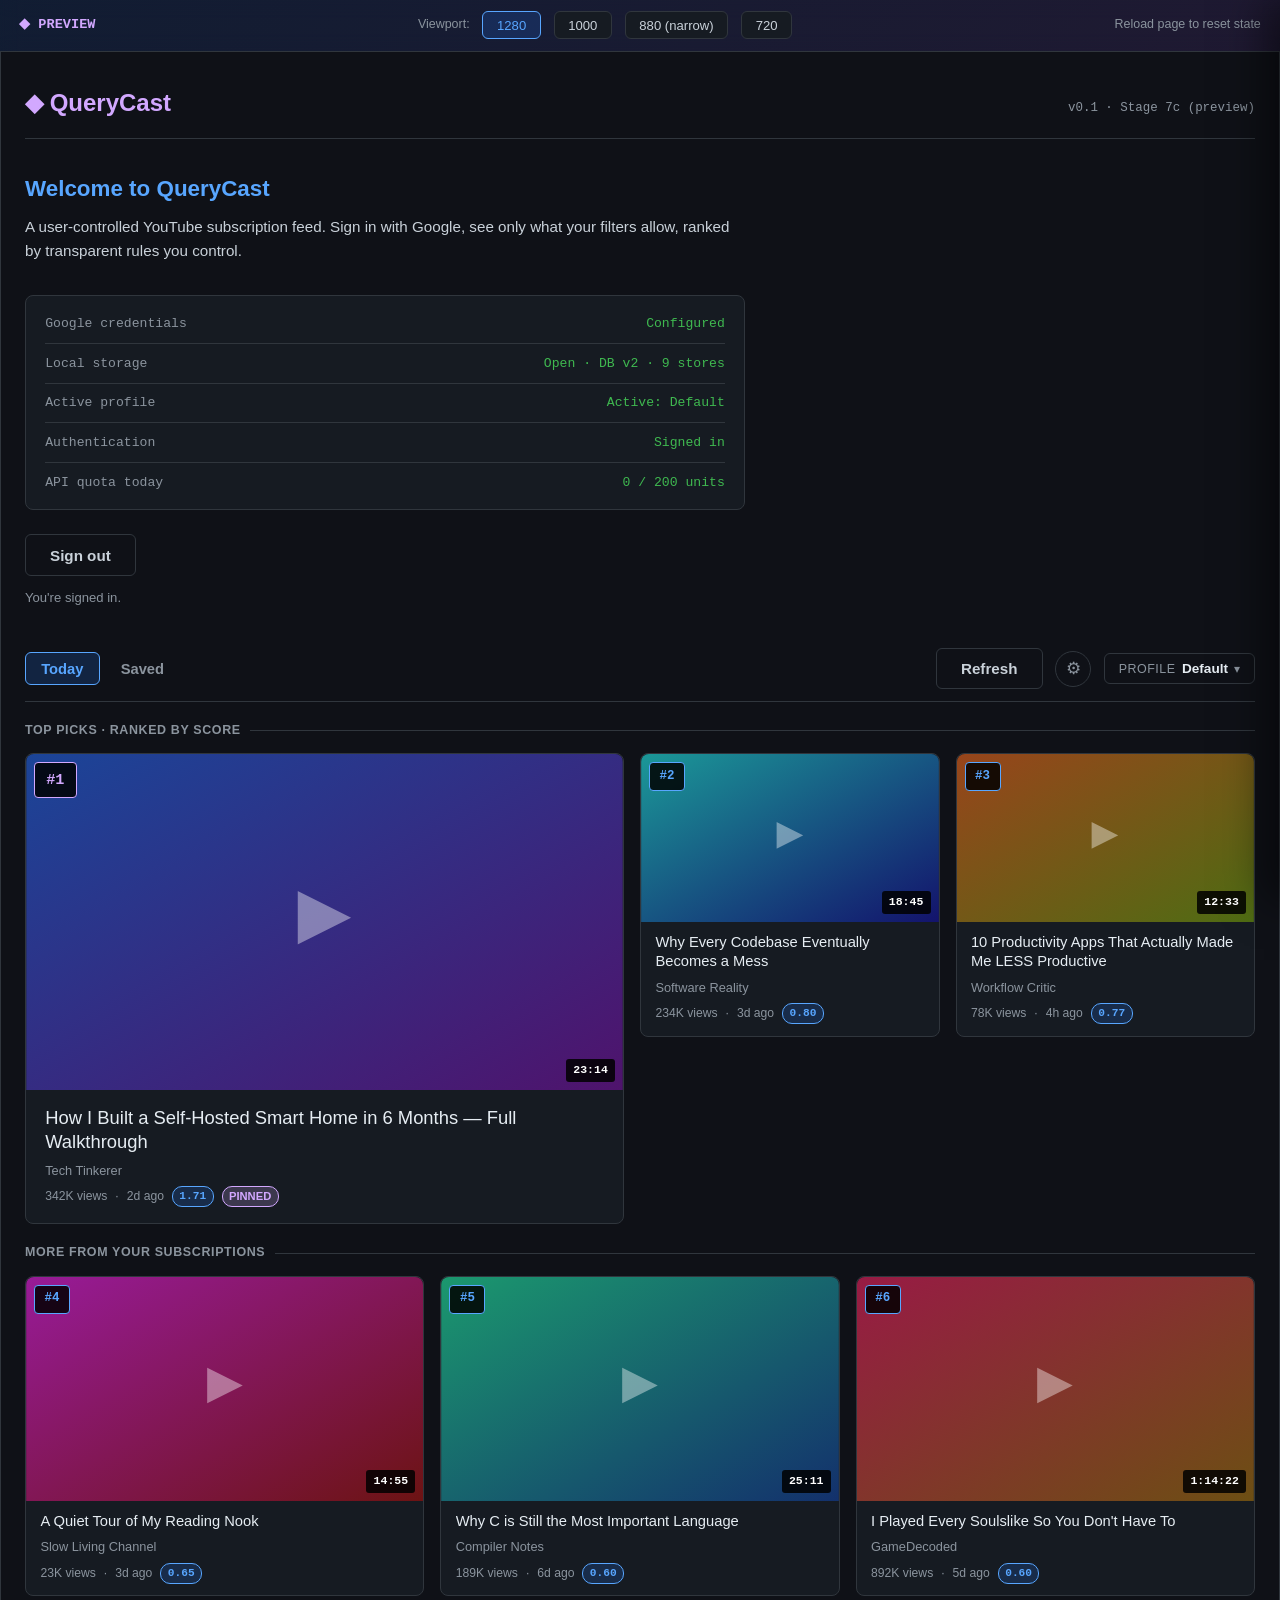
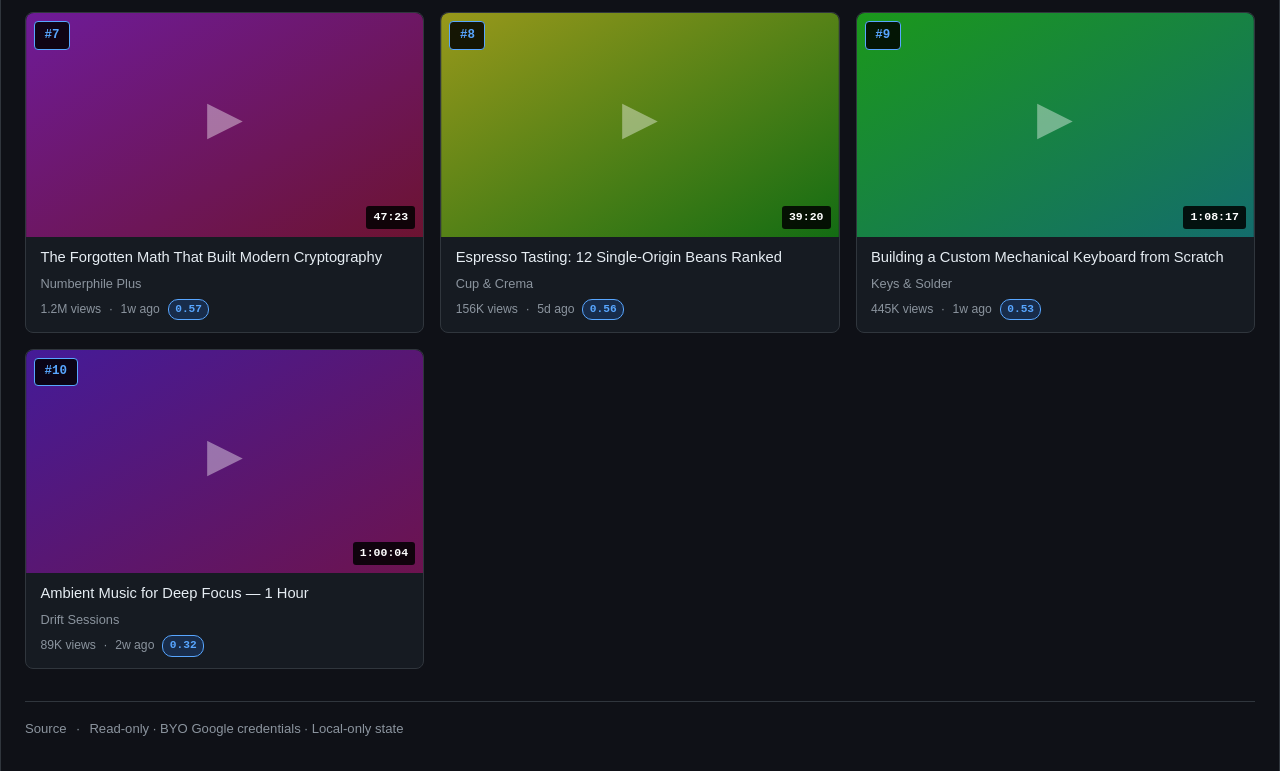
==== commit 832a6aef: "Stage 7c: Channels + Channel groups + Hidden videos drawer sections Three more collapsible sections " ====
--- a/preview.html
+++ b/preview.html
@@ -114,7 +114,7 @@
   <div class="app-shell">
     <header>
       <h1 class="logo">◆ QueryCast</h1>
-      <span class="status">v0.1 · Stage 7b (preview)</span>
+      <span class="status">v0.1 · Stage 7c (preview)</span>
     </header>
 
     <main>
@@ -289,6 +289,42 @@
         <button class="secondary" id="reset-defaults">Reset filters + weights to defaults</button>
       </div>
     </section>
+    <section class="drawer-section" id="section-channels">
+      <h3 class="section-toggle" aria-expanded="false" tabindex="0" role="button">
+        <span class="chevron" aria-hidden="true">▾</span>
+        Channels
+      </h3>
+      <div class="section-body" hidden>
+        <input type="search" id="channel-search" class="field-input" placeholder="Filter channels…" />
+        <div class="channel-list" id="channel-list"></div>
+      </div>
+    </section>
+    <section class="drawer-section" id="section-groups">
+      <h3 class="section-toggle" aria-expanded="false" tabindex="0" role="button">
+        <span class="chevron" aria-hidden="true">▾</span>
+        Channel groups
+      </h3>
+      <div class="section-body" hidden>
+        <div class="groups-list" id="groups-list"></div>
+        <button class="secondary" id="group-add">+ New group</button>
+      </div>
+    </section>
+    <section class="drawer-section" id="section-hidden">
+      <h3 class="section-toggle" aria-expanded="false" tabindex="0" role="button">
+        <span class="chevron" aria-hidden="true">▾</span>
+        Hidden videos
+      </h3>
+      <div class="section-body" hidden>
+        <div class="hidden-group">
+          <h4 class="subsection">Hidden by you <span class="count" id="hidden-skip-count">0</span></h4>
+          <ul class="hidden-list" id="hidden-skip-list"></ul>
+        </div>
+        <div class="hidden-group">
+          <h4 class="subsection">Already watched <span class="count" id="hidden-watch-count">0</span></h4>
+          <ul class="hidden-list" id="hidden-watch-list"></ul>
+        </div>
+      </div>
+    </section>
   </div>
 </aside>
 
--- a/style.css
+++ b/style.css
@@ -1101,4 +1101,206 @@
   letter-spacing: 0.05em;
   font-weight: 600;
   margin: 0.6rem 0 0.2rem;
-}
+  display: flex;
+  align-items: center;
+  gap: 0.4rem;
+}
+.subsection .count {
+  background: var(--bg);
+  border: 1px solid var(--border);
+  border-radius: 10px;
+  padding: 0 0.45rem;
+  font-size: 0.72rem;
+  color: var(--blue);
+  font-family: var(--mono);
+  font-weight: 700;
+  text-transform: none;
+  letter-spacing: 0;
+}
+
+/* === Channels section (Stage 7c) === */
+#channel-search {
+  background: var(--bg);
+  border: 1px solid var(--border);
+  color: var(--text-bright);
+  padding: 0.5rem 0.7rem;
+  border-radius: 6px;
+  font-family: inherit;
+  font-size: 0.88rem;
+  margin-bottom: 0.4rem;
+}
+#channel-search:focus { outline: none; border-color: var(--blue); }
+
+.channel-list {
+  display: flex;
+  flex-direction: column;
+  gap: 0.2rem;
+  max-height: 320px;
+  overflow-y: auto;
+}
+.channel-row {
+  display: grid;
+  grid-template-columns: auto 1fr 80px;
+  gap: 0.55rem;
+  align-items: center;
+  padding: 0.35rem 0.4rem;
+  border-radius: 4px;
+}
+.channel-row:hover { background: var(--bg-elev2); }
+.channel-row .channel-title {
+  color: var(--text);
+  font-size: 0.85rem;
+  white-space: nowrap;
+  overflow: hidden;
+  text-overflow: ellipsis;
+}
+.pin-toggle {
+  background: transparent;
+  border: 1px solid var(--border);
+  color: var(--text-dim);
+  width: 28px;
+  height: 28px;
+  border-radius: 50%;
+  cursor: pointer;
+  font-size: 0.85rem;
+  font-family: inherit;
+  display: flex;
+  align-items: center;
+  justify-content: center;
+  padding: 0;
+}
+.pin-toggle:hover { border-color: var(--purple); color: var(--purple); }
+.pin-toggle.active {
+  background: #d2a8ff22;
+  border-color: var(--purple);
+  color: var(--purple);
+}
+.channel-weight {
+  background: var(--bg);
+  border: 1px solid var(--border);
+  color: var(--text-bright);
+  padding: 0.3rem 0.45rem;
+  border-radius: 4px;
+  font-family: var(--mono);
+  font-size: 0.78rem;
+  width: 100%;
+  text-align: center;
+}
+.channel-weight:focus { outline: none; border-color: var(--blue); }
+
+/* === Channel groups section (Stage 7c) === */
+.groups-list {
+  display: flex;
+  flex-direction: column;
+  gap: 0.4rem;
+  margin-bottom: 0.5rem;
+}
+.group-card {
+  background: var(--bg);
+  border: 1px solid var(--border);
+  border-radius: 6px;
+  overflow: hidden;
+}
+.group-card summary {
+  display: flex;
+  align-items: center;
+  gap: 0.6rem;
+  padding: 0.55rem 0.8rem;
+  cursor: pointer;
+  user-select: none;
+  font-size: 0.88rem;
+  list-style: none;
+}
+.group-card summary::-webkit-details-marker { display: none; }
+.group-card summary::before {
+  content: '▸';
+  color: var(--text-dim);
+  font-size: 0.7rem;
+  transition: transform 0.15s;
+}
+.group-card[open] summary::before { transform: rotate(90deg); }
+.group-summary-name {
+  color: var(--text-bright);
+  font-weight: 600;
+  flex: 1;
+  white-space: nowrap;
+  overflow: hidden;
+  text-overflow: ellipsis;
+}
+.group-summary-count,
+.group-summary-weight {
+  color: var(--text-dim);
+  font-family: var(--mono);
+  font-size: 0.76rem;
+}
+.group-edit {
+  padding: 0.55rem 0.8rem 0.7rem;
+  border-top: 1px solid var(--border);
+  display: flex;
+  flex-direction: column;
+  gap: 0.6rem;
+}
+.group-members {
+  display: flex;
+  flex-direction: column;
+  gap: 0.15rem;
+  max-height: 200px;
+  overflow-y: auto;
+}
+.group-member-row {
+  display: flex;
+  align-items: center;
+  gap: 0.5rem;
+  font-size: 0.83rem;
+  color: var(--text);
+  cursor: pointer;
+  padding: 0.15rem 0.2rem;
+  border-radius: 3px;
+}
+.group-member-row:hover { background: var(--bg-elev2); }
+.group-member-row input { accent-color: var(--blue); }
+
+/* === Hidden videos section (Stage 7c) === */
+.hidden-group + .hidden-group {
+  margin-top: 0.7rem;
+}
+.hidden-list {
+  list-style: none;
+  padding: 0;
+  margin: 0;
+  display: flex;
+  flex-direction: column;
+  gap: 0.25rem;
+}
+.hidden-row {
+  display: flex;
+  align-items: center;
+  gap: 0.5rem;
+  padding: 0.4rem 0.5rem;
+  background: var(--bg);
+  border: 1px solid var(--border);
+  border-radius: 4px;
+  font-size: 0.82rem;
+}
+.hidden-info {
+  flex: 1;
+  min-width: 0;
+  display: flex;
+  flex-direction: column;
+  gap: 0.1rem;
+}
+.hidden-title {
+  color: var(--text);
+  white-space: nowrap;
+  overflow: hidden;
+  text-overflow: ellipsis;
+}
+.hidden-channel {
+  color: var(--text-dim);
+  font-size: 0.74rem;
+}
+.hidden-row button.secondary {
+  font-size: 0.76rem;
+  padding: 0.3rem 0.55rem;
+  flex-shrink: 0;
+}
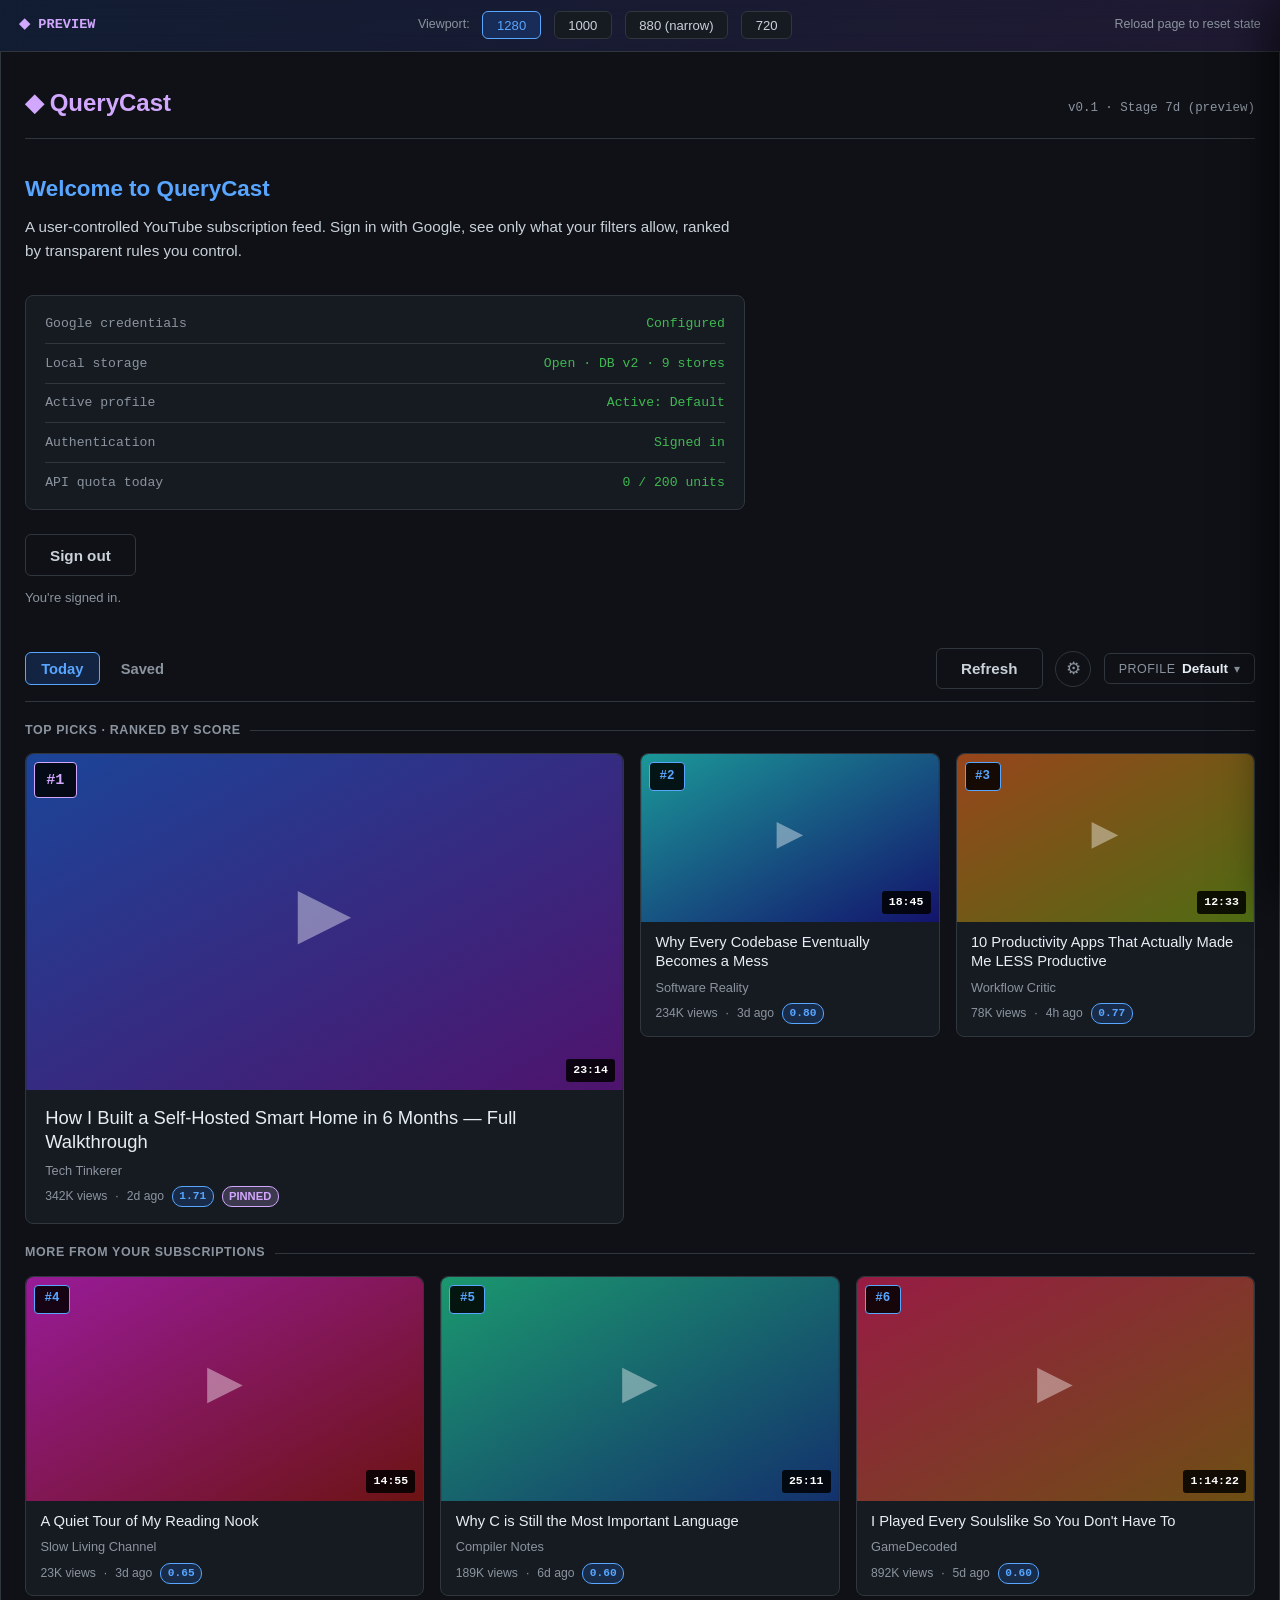
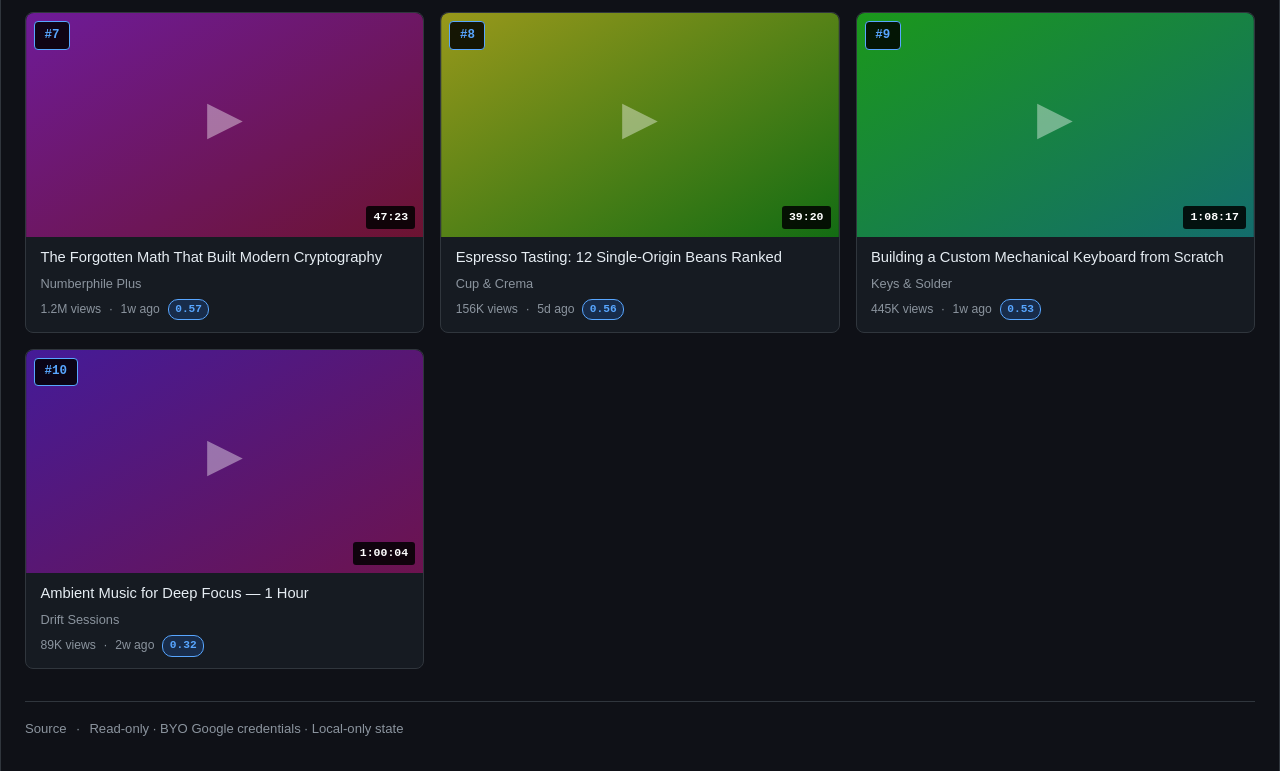
==== commit dfeaae92: "Stage 7d: Drive appdata backup + restore Single file `querycast-backup.json` in the per-app appDataF" ====
--- a/preview.html
+++ b/preview.html
@@ -74,11 +74,12 @@
 <script type="importmap">
 {
   "imports": {
-    "/js/storage.js":      "/js/preview/storage-stub.js",
-    "/js/auth.js":         "/js/preview/auth-stub.js",
-    "/js/player.js":       "/js/preview/player-stub.js",
-    "/js/youtube-api.js":  "/js/preview/youtube-api-stub.js",
-    "/js/rss-fetcher.js":  "/js/preview/rss-fetcher-stub.js"
+    "/js/storage.js":       "/js/preview/storage-stub.js",
+    "/js/auth.js":          "/js/preview/auth-stub.js",
+    "/js/player.js":        "/js/preview/player-stub.js",
+    "/js/youtube-api.js":   "/js/preview/youtube-api-stub.js",
+    "/js/rss-fetcher.js":   "/js/preview/rss-fetcher-stub.js",
+    "/js/drive-backup.js":  "/js/preview/drive-backup-stub.js"
   }
 }
 </script>
@@ -114,7 +115,7 @@
   <div class="app-shell">
     <header>
       <h1 class="logo">◆ QueryCast</h1>
-      <span class="status">v0.1 · Stage 7c (preview)</span>
+      <span class="status">v0.1 · Stage 7d (preview)</span>
     </header>
 
     <main>
@@ -212,9 +213,10 @@
   </div>
 </div>
 
-<!-- Action toast with undo (Stage 6b) — same markup as production. -->
+<!-- Action toast with undo (Stage 6b) + optional secondary action — same markup as production. -->
 <div class="action-toast" id="action-toast" role="status" aria-live="polite" hidden>
   <span class="toast-msg" id="toast-msg"></span>
+  <button class="toast-secondary" id="toast-secondary" hidden></button>
   <button class="toast-undo" id="toast-undo">Undo</button>
 </div>
 
@@ -325,6 +327,21 @@
         </div>
       </div>
     </section>
+    <section class="drawer-section" id="section-backup">
+      <h3 class="section-toggle" aria-expanded="false" tabindex="0" role="button">
+        <span class="chevron" aria-hidden="true">▾</span>
+        Drive backup
+      </h3>
+      <div class="section-body" hidden>
+        <p class="backup-blurb">Stores your profiles + watched / saved / hidden lists in a hidden per-app folder on your Google Drive. Videos and quota state are not backed up.</p>
+        <div class="backup-status" id="backup-status">Checking Drive…</div>
+        <div class="action-row">
+          <button class="primary" id="backup-now">Backup now</button>
+          <button class="secondary" id="restore-now">Restore from Drive…</button>
+        </div>
+        <p class="backup-message" id="backup-message"></p>
+      </div>
+    </section>
   </div>
 </aside>
 
--- a/style.css
+++ b/style.css
@@ -718,20 +718,27 @@
   pointer-events: auto;
 }
 .toast-msg { color: var(--text-bright); }
+.toast-undo,
+.toast-secondary {
+  background: transparent;
+  padding: 0.25rem 0.7rem;
+  border-radius: 6px;
+  cursor: pointer;
+  font-family: inherit;
+  font-size: 0.82rem;
+  font-weight: 600;
+  white-space: nowrap;
+}
 .toast-undo {
-  background: transparent;
   border: 1px solid var(--blue);
   color: var(--blue);
-  padding: 0.25rem 0.7rem;
-  border-radius: 6px;
-  cursor: pointer;
-  font-family: inherit;
-  font-size: 0.82rem;
-  font-weight: 600;
-}
-.toast-undo:hover {
-  background: var(--blue-bg);
-}
+}
+.toast-undo:hover { background: var(--blue-bg); }
+.toast-secondary {
+  border: 1px solid var(--purple);
+  color: var(--purple);
+}
+.toast-secondary:hover { background: rgba(210, 168, 255, 0.15); }
 
 footer {
   margin-top: 2rem;
@@ -1304,3 +1311,28 @@
   padding: 0.3rem 0.55rem;
   flex-shrink: 0;
 }
+
+/* === Drive backup section (Stage 7d) === */
+.backup-blurb {
+  color: var(--text-dim);
+  font-size: 0.82rem;
+  line-height: 1.5;
+  margin: 0;
+}
+.backup-status {
+  background: var(--bg);
+  border: 1px solid var(--border);
+  border-radius: 6px;
+  padding: 0.55rem 0.7rem;
+  font-size: 0.82rem;
+  font-family: var(--mono);
+  color: var(--text);
+}
+.backup-message {
+  font-size: 0.82rem;
+  margin: 0;
+  min-height: 1.2em;
+  color: var(--text-dim);
+}
+.backup-message.ok { color: var(--green); }
+.backup-message.error { color: var(--red); }
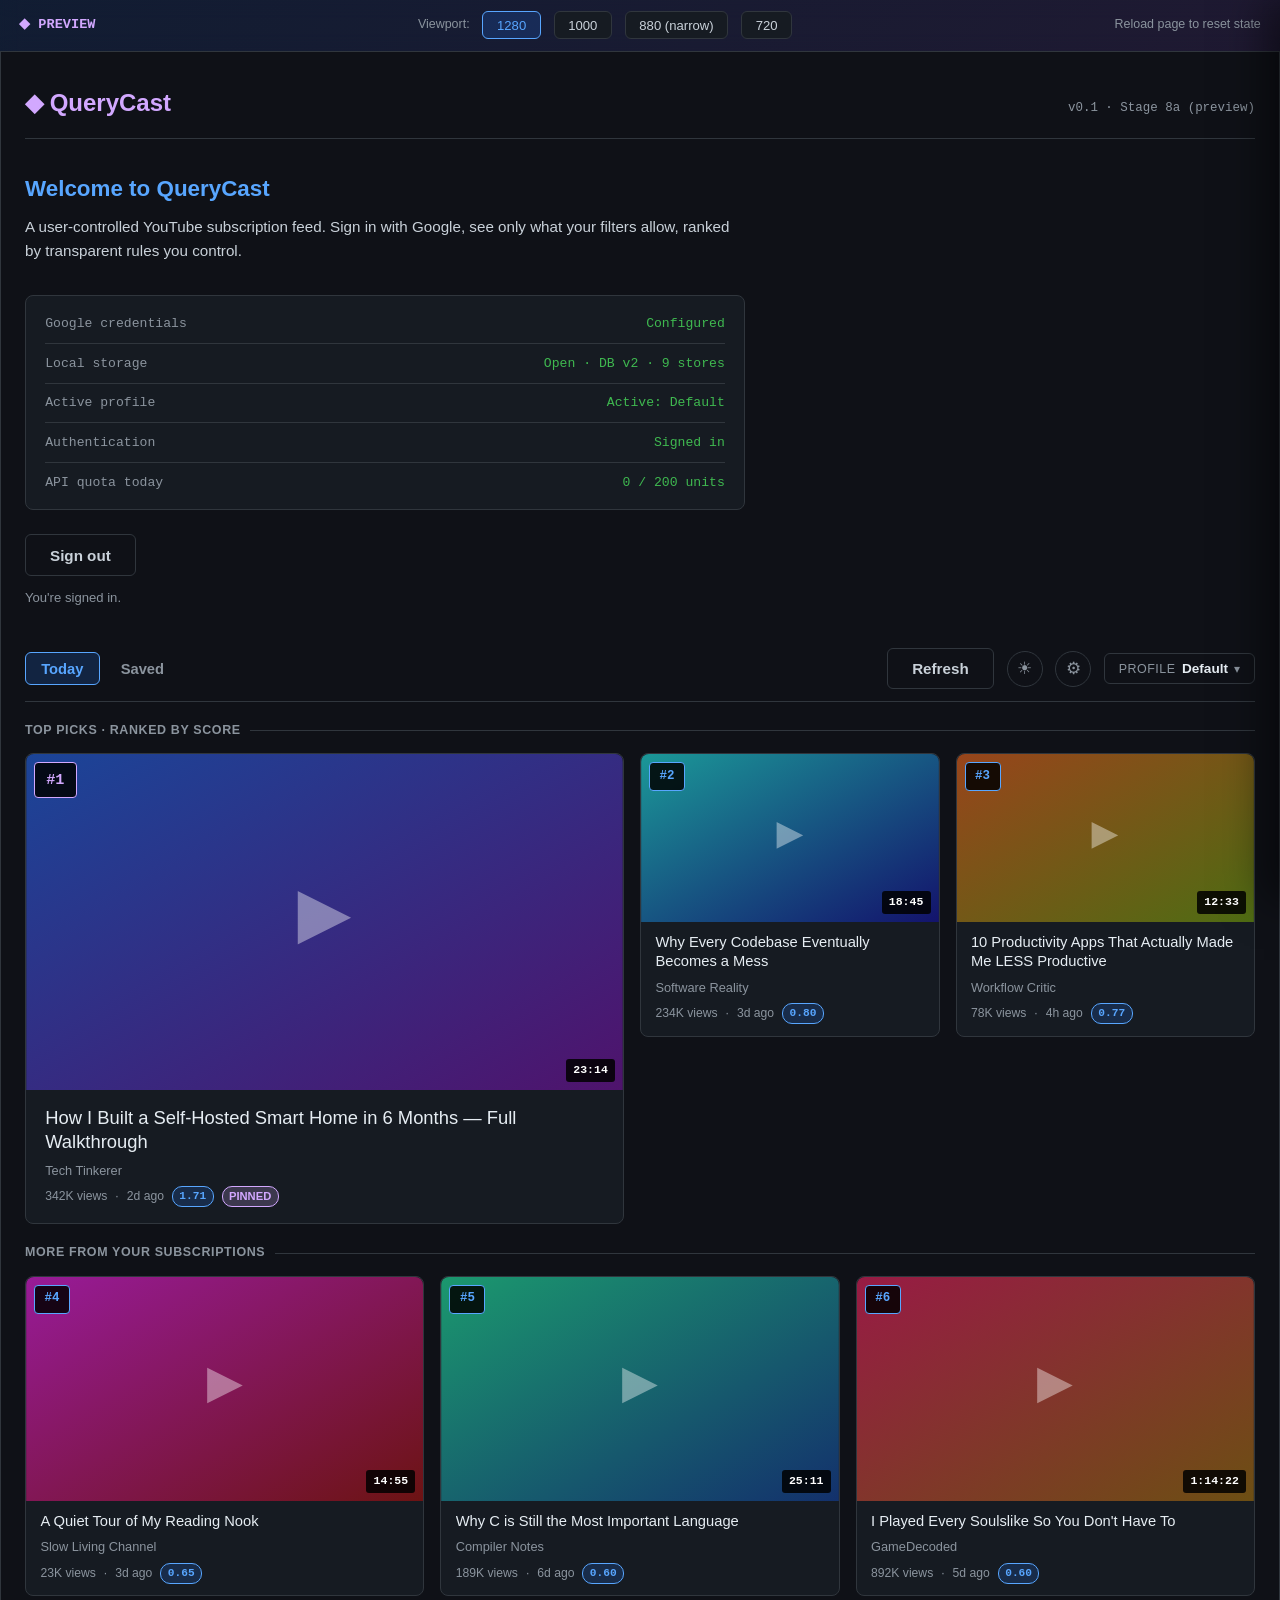
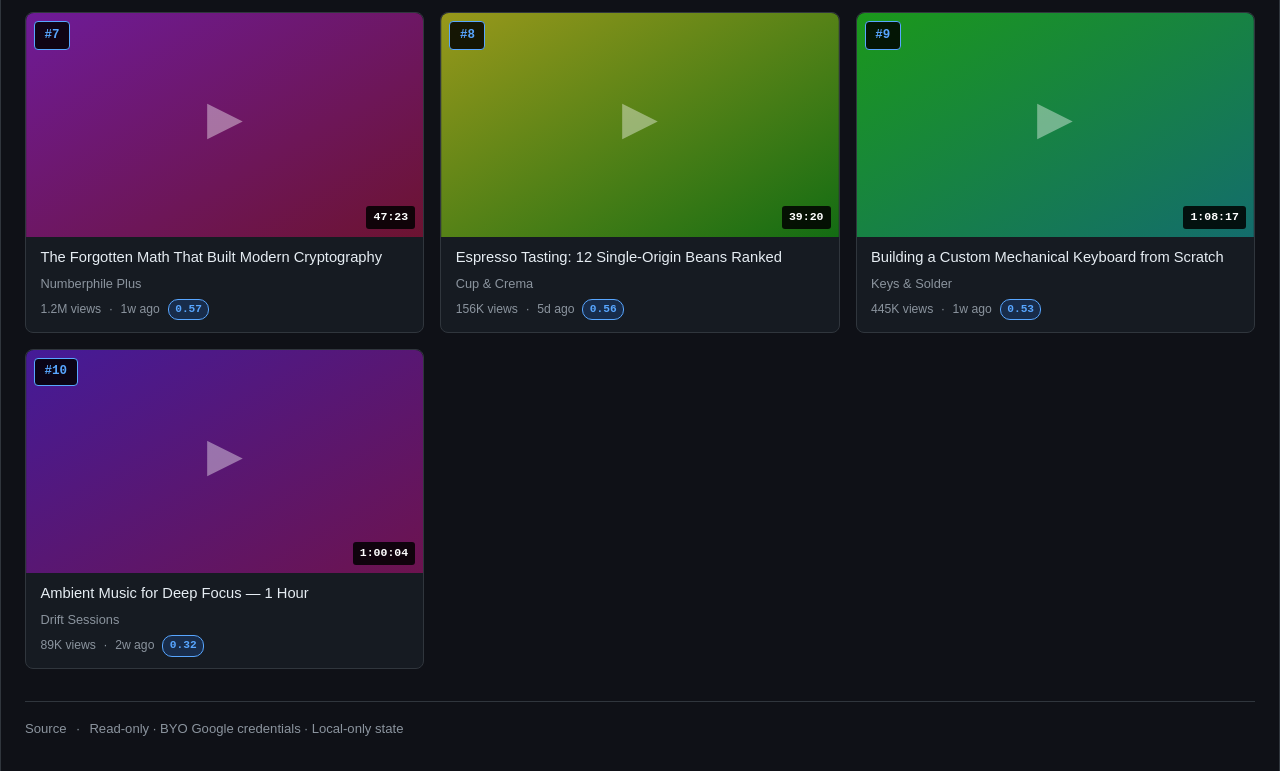
==== commit d5b54f38: "Stage 8a: theme system + light/dark toggle Two themes (dark default, light alternative) applied via " ====
--- a/preview.html
+++ b/preview.html
@@ -4,6 +4,18 @@
 <meta charset="UTF-8">
 <meta name="viewport" content="width=device-width, initial-scale=1.0">
 <title>QueryCast — Preview</title>
+<!-- Apply persisted theme synchronously before the stylesheet parses
+     so there's no flash-of-wrong-theme on cold load. (Stage 8a) -->
+<script>
+  (function () {
+    try {
+      var t = localStorage.getItem('querycast.theme');
+      document.documentElement.setAttribute('data-theme', (t === 'light' || t === 'dark') ? t : 'dark');
+    } catch (e) {
+      document.documentElement.setAttribute('data-theme', 'dark');
+    }
+  })();
+</script>
 <link rel="stylesheet" href="/style.css">
 <style>
   /* Preview chrome — kept above the .app-shell so the real layout
@@ -115,7 +127,7 @@
   <div class="app-shell">
     <header>
       <h1 class="logo">◆ QueryCast</h1>
-      <span class="status">v0.1 · Stage 7d (preview)</span>
+      <span class="status">v0.1 · Stage 8a (preview)</span>
     </header>
 
     <main>
@@ -158,6 +170,7 @@
             <button class="nav-tab" data-view="saved" role="tab" aria-selected="false">Saved</button>
           </nav>
           <button class="secondary" id="refresh-btn">Refresh</button>
+          <button class="icon-btn" id="theme-toggle" title="Switch to light theme" aria-label="Switch to light theme">☀</button>
           <button class="icon-btn" id="settings-btn" title="Settings" aria-label="Open settings">⚙</button>
           <div class="profile-dropdown">
             <button class="profile-trigger" id="profile-trigger" aria-haspopup="menu" aria-expanded="false">
--- a/style.css
+++ b/style.css
@@ -1,6 +1,9 @@
 * { margin: 0; padding: 0; box-sizing: border-box; }
 
-:root {
+/* Dark theme — also the default when no [data-theme] is set yet (e.g.,
+   first paint before the inline init script runs). */
+:root,
+:root[data-theme="dark"] {
   --bg: #0f1117;
   --bg-elev: #161b22;
   --bg-elev2: #21262d;
@@ -14,7 +17,53 @@
   --orange: #d29922;
   --red: #f85149;
   --purple: #d2a8ff;
+
+  /* Theme-aware tints + shadows promoted from formerly hardcoded values
+     so the light theme can override them in one place (Stage 8a). */
+  --shadow-pop: 0 8px 24px rgba(0, 0, 0, 0.6);
+  --shadow-modal: 0 20px 60px rgba(0, 0, 0, 0.6);
+  --shadow-drawer: -16px 0 40px rgba(0, 0, 0, 0.5);
+  --drawer-backdrop: rgba(0, 0, 0, 0.55);
+  --badge-orange-bg: #d2992233;
+  --badge-red-bg: #f8514933;
+  --badge-blue-bg: #1f6feb33;
+  --badge-purple-bg: #d2a8ff33;
+  --pin-active-bg: #d2a8ff22;
+  --danger-hover-bg: rgba(248, 81, 73, 0.15);
+  --secondary-hover-bg: rgba(210, 168, 255, 0.15);
+
   --mono: 'Cascadia Code', 'Fira Code', 'JetBrains Mono', Consolas, monospace;
+}
+
+/* Light theme — palette borrowed from GitHub's well-tested light tokens
+   (proven contrast ratios). Modal player overlay stays dark in both
+   themes — videos look better against black. */
+:root[data-theme="light"] {
+  --bg: #ffffff;
+  --bg-elev: #f6f8fa;
+  --bg-elev2: #eaeef2;
+  --border: #d0d7de;
+  --text: #1f2328;
+  --text-dim: #59636e;
+  --text-bright: #0a0c10;
+  --blue: #0969da;
+  --blue-bg: #0969da1f;
+  --green: #1a7f37;
+  --orange: #9a6700;
+  --red: #cf222e;
+  --purple: #8250df;
+
+  --shadow-pop: 0 4px 12px rgba(31, 35, 40, 0.12);
+  --shadow-modal: 0 16px 32px rgba(31, 35, 40, 0.18);
+  --shadow-drawer: -8px 0 24px rgba(31, 35, 40, 0.12);
+  --drawer-backdrop: rgba(31, 35, 40, 0.35);
+  --badge-orange-bg: #9a67001a;
+  --badge-red-bg: #cf222e1a;
+  --badge-blue-bg: #0969da1a;
+  --badge-purple-bg: #8250df1a;
+  --pin-active-bg: #8250df14;
+  --danger-hover-bg: rgba(207, 34, 46, 0.10);
+  --secondary-hover-bg: rgba(130, 80, 223, 0.10);
 }
 
 body {
@@ -235,7 +284,7 @@
   padding: 0.4rem 0;
   min-width: 220px;
   z-index: 200;
-  box-shadow: 0 8px 24px rgba(0, 0, 0, 0.6);
+  box-shadow: var(--shadow-pop);
   font-size: 0.88rem;
 }
 .profile-menu-section {
@@ -438,10 +487,10 @@
   font-weight: 600;
   vertical-align: middle;
 }
-.badge.short { background: #d2992233; color: var(--orange); border: 1px solid var(--orange); }
-.badge.live { background: #f8514933; color: var(--red); border: 1px solid var(--red); }
-.badge.upcoming { background: #1f6feb33; color: var(--blue); border: 1px solid var(--blue); }
-.badge.pinned { background: #d2a8ff33; color: var(--purple); border: 1px solid var(--purple); }
+.badge.short { background: var(--badge-orange-bg); color: var(--orange); border: 1px solid var(--orange); }
+.badge.live { background: var(--badge-red-bg); color: var(--red); border: 1px solid var(--red); }
+.badge.upcoming { background: var(--badge-blue-bg); color: var(--blue); border: 1px solid var(--blue); }
+.badge.pinned { background: var(--badge-purple-bg); color: var(--purple); border: 1px solid var(--purple); }
 
 .score-pill {
   display: inline-block;
@@ -468,7 +517,7 @@
   border-radius: 8px;
   padding: 0.9rem 1rem;
   z-index: 50;
-  box-shadow: 0 8px 24px rgba(0, 0, 0, 0.6);
+  box-shadow: var(--shadow-pop);
   animation: qc-fade-in 0.15s;
 }
 .video-card:hover .info-card {
@@ -621,7 +670,7 @@
   max-width: 1000px;
   width: 100%;
   overflow: hidden;
-  box-shadow: 0 20px 60px rgba(0, 0, 0, 0.6);
+  box-shadow: var(--shadow-modal);
   position: relative;
 }
 .modal-stub {
@@ -705,7 +754,7 @@
   display: flex;
   align-items: center;
   gap: 0.9rem;
-  box-shadow: 0 8px 24px rgba(0, 0, 0, 0.6);
+  box-shadow: var(--shadow-pop);
   font-size: 0.88rem;
   z-index: 1100;
   opacity: 0;
@@ -738,7 +787,7 @@
   border: 1px solid var(--purple);
   color: var(--purple);
 }
-.toast-secondary:hover { background: rgba(210, 168, 255, 0.15); }
+.toast-secondary:hover { background: var(--secondary-hover-bg); }
 
 footer {
   margin-top: 2rem;
@@ -863,7 +912,7 @@
 .drawer-backdrop {
   position: fixed;
   inset: 0;
-  background: rgba(0, 0, 0, 0.55);
+  background: var(--drawer-backdrop);
   z-index: 850;
   backdrop-filter: blur(2px);
 }
@@ -877,7 +926,7 @@
   width: min(440px, 92vw);
   background: var(--bg-elev);
   border-left: 1px solid var(--border);
-  box-shadow: -16px 0 40px rgba(0, 0, 0, 0.5);
+  box-shadow: var(--shadow-drawer);
   z-index: 900;
   transform: translateX(100%);
   transition: transform 0.22s ease-out;
@@ -1036,7 +1085,7 @@
   font-size: 0.82rem;
 }
 button.danger:hover:not(:disabled) {
-  background: rgba(248, 81, 73, 0.15);
+  background: var(--danger-hover-bg);
 }
 button.danger:disabled,
 button.secondary:disabled,
@@ -1178,7 +1227,7 @@
 }
 .pin-toggle:hover { border-color: var(--purple); color: var(--purple); }
 .pin-toggle.active {
-  background: #d2a8ff22;
+  background: var(--pin-active-bg);
   border-color: var(--purple);
   color: var(--purple);
 }
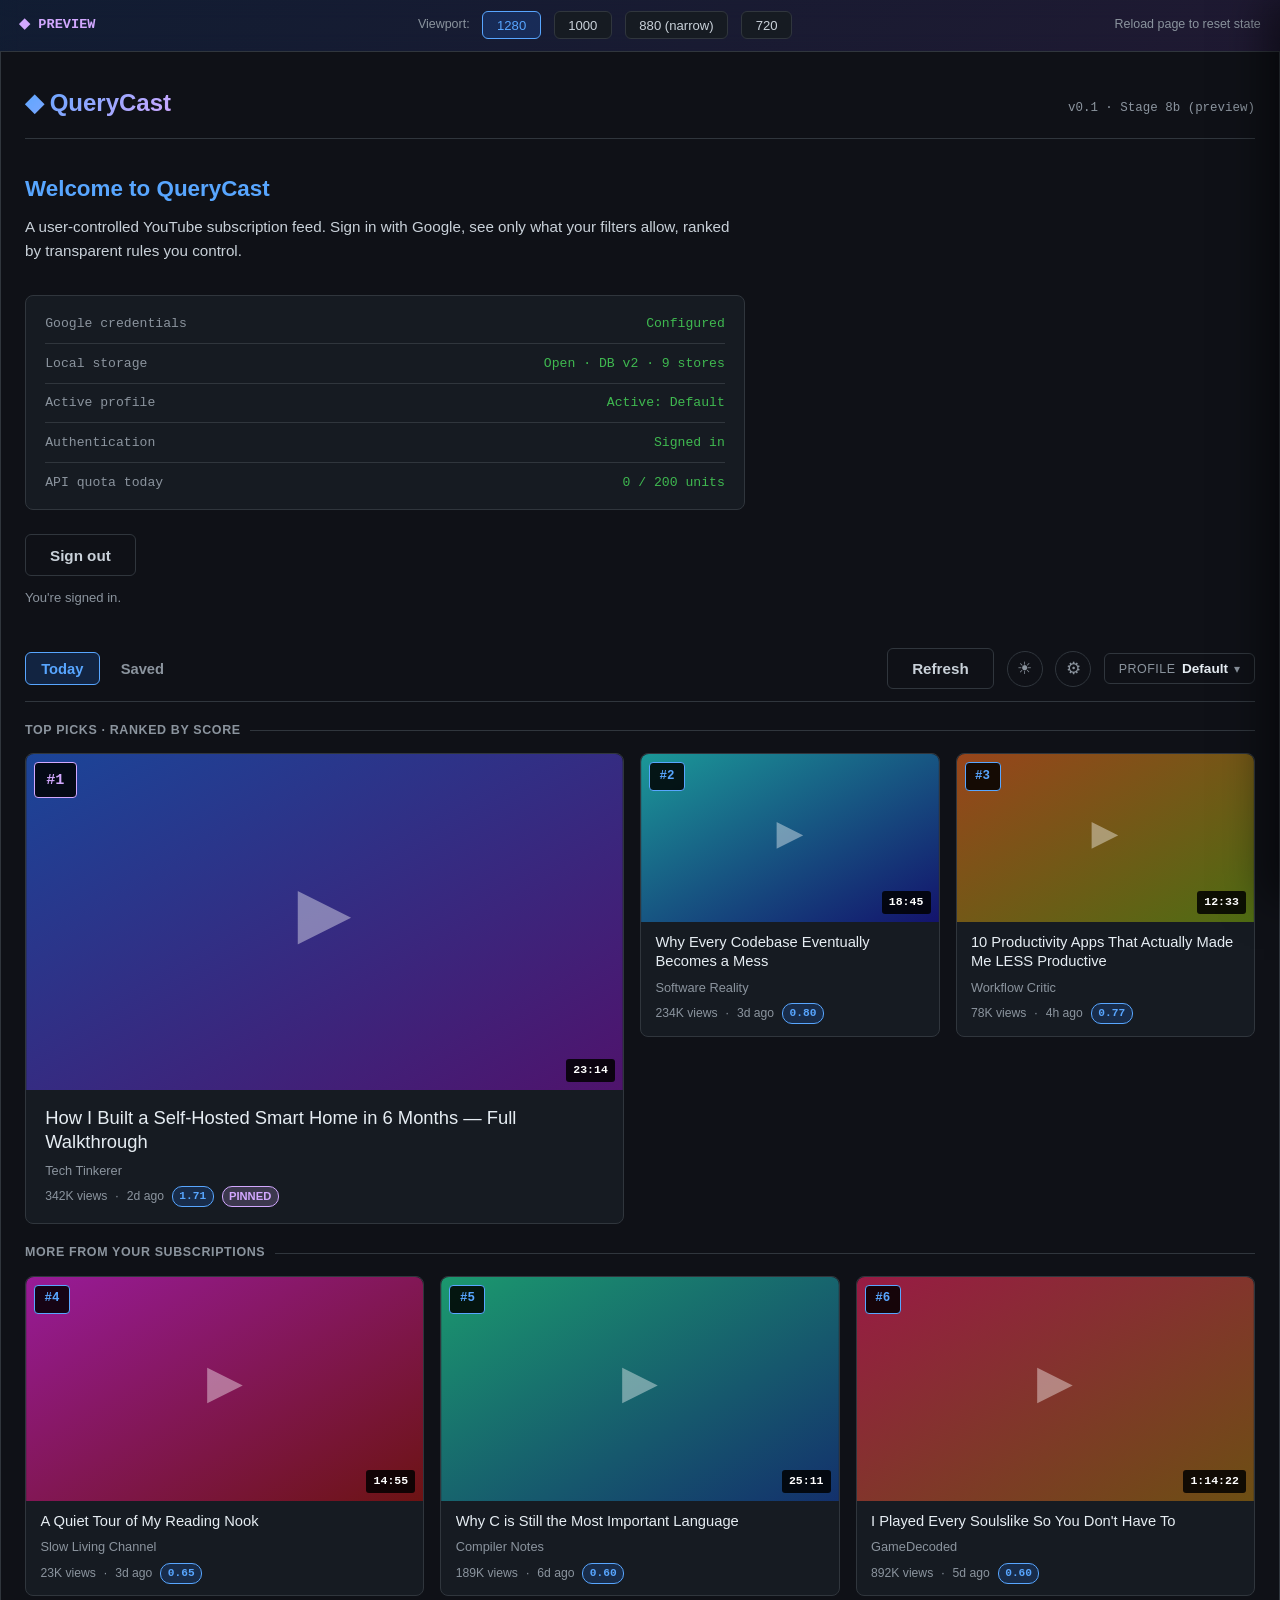
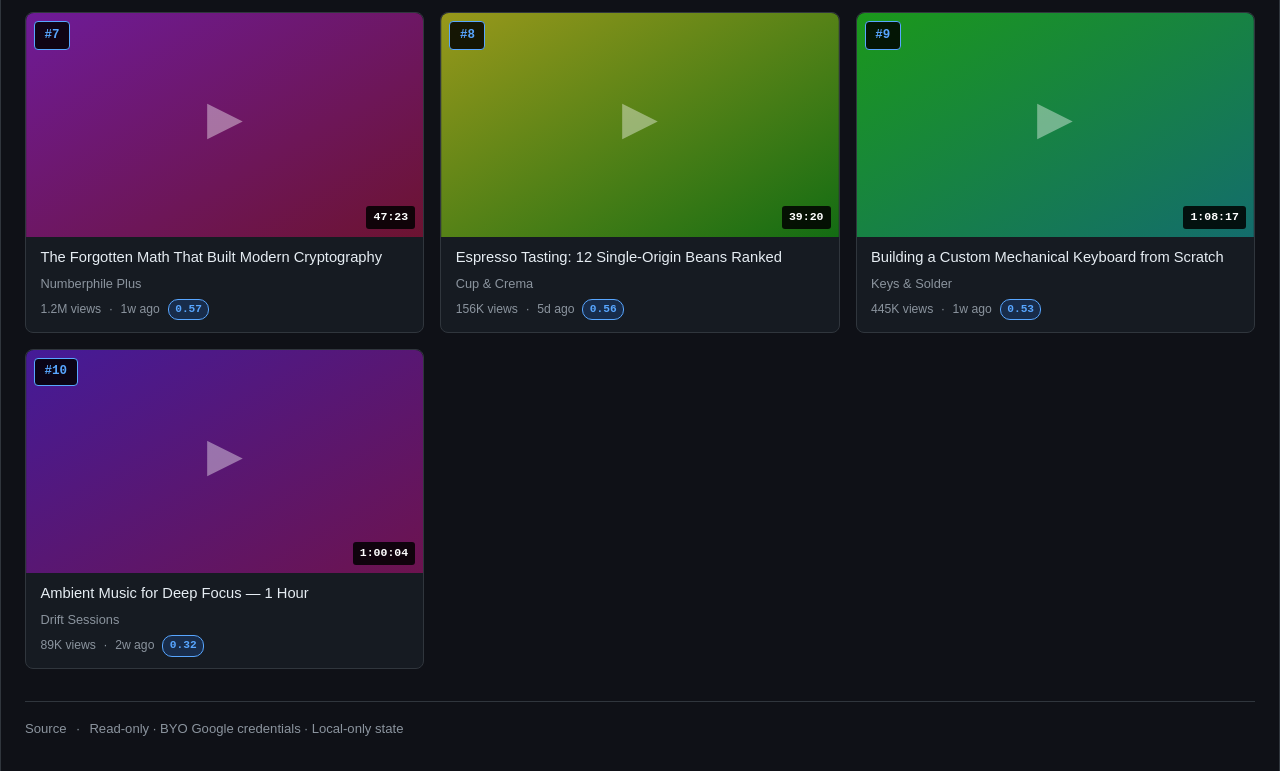
==== commit 1be621d7: "Stage 8b: transition tokens + brand-gradient logo Two timing tokens (--t-base 0.15s, --t-slow 0.22s)" ====
--- a/preview.html
+++ b/preview.html
@@ -127,7 +127,7 @@
   <div class="app-shell">
     <header>
       <h1 class="logo">◆ QueryCast</h1>
-      <span class="status">v0.1 · Stage 8a (preview)</span>
+      <span class="status">v0.1 · Stage 8b (preview)</span>
     </header>
 
     <main>
--- a/style.css
+++ b/style.css
@@ -32,6 +32,11 @@
   --danger-hover-bg: rgba(248, 81, 73, 0.15);
   --secondary-hover-bg: rgba(210, 168, 255, 0.15);
 
+  /* Transition timing tokens (Stage 8b). One scale across the app.
+     Existing rules use these via var() so future styles stay aligned. */
+  --t-base: 0.15s;
+  --t-slow: 0.22s;
+
   --mono: 'Cascadia Code', 'Fira Code', 'JetBrains Mono', Consolas, monospace;
 }
 
@@ -105,8 +110,13 @@
 
 .logo {
   font-size: 1.5rem;
-  color: var(--purple);
   font-weight: 700;
+  /* Brand gradient — blue (curation) → purple (special) — adapts per
+     theme since both stops resolve from theme tokens. */
+  background: linear-gradient(135deg, var(--blue), var(--purple));
+  -webkit-background-clip: text;
+  background-clip: text;
+  color: transparent;
 }
 
 .status {
@@ -168,7 +178,7 @@
   font-size: 0.95rem;
   font-weight: 600;
   cursor: pointer;
-  transition: filter 0.15s, background 0.15s;
+  transition: filter var(--t-base), background var(--t-base);
   font-family: inherit;
 }
 
@@ -228,7 +238,7 @@
   font-size: 0.92rem;
   font-weight: 600;
   cursor: pointer;
-  transition: color 0.15s, border-color 0.15s, background 0.15s;
+  transition: color var(--t-base), border-color var(--t-base), background var(--t-base);
 }
 .nav-tab:hover { color: var(--text-bright); }
 .nav-tab.active {
@@ -252,7 +262,7 @@
   display: flex;
   align-items: center;
   gap: 0.4rem;
-  transition: border-color 0.15s;
+  transition: border-color var(--t-base);
 }
 .profile-trigger:hover { border-color: var(--blue); }
 .profile-trigger .profile-label {
@@ -268,7 +278,7 @@
 .profile-trigger .caret {
   color: var(--text-dim);
   font-size: 0.78rem;
-  transition: transform 0.15s;
+  transition: transform var(--t-base);
 }
 .profile-trigger[aria-expanded="true"] .caret {
   transform: rotate(180deg);
@@ -373,7 +383,7 @@
   border: 1px solid var(--border);
   display: flex;
   flex-direction: column;
-  transition: border-color 0.15s, transform 0.15s;
+  transition: border-color var(--t-base), transform var(--t-base);
   position: relative;
   /* No overflow:hidden here — the hover info-card needs to drop below
      the card without being clipped. Top-corner rounding is handled by
@@ -518,7 +528,7 @@
   padding: 0.9rem 1rem;
   z-index: 50;
   box-shadow: var(--shadow-pop);
-  animation: qc-fade-in 0.15s;
+  animation: qc-fade-in var(--t-base);
 }
 .video-card:hover .info-card {
   display: block;
@@ -639,7 +649,7 @@
   font-family: inherit;
   font-size: 0.78rem;
   font-weight: 600;
-  transition: border-color 0.15s, color 0.15s, background 0.15s;
+  transition: border-color var(--t-base), color var(--t-base), background var(--t-base);
 }
 .action-btn:hover {
   background: var(--bg-elev);
@@ -758,7 +768,7 @@
   font-size: 0.88rem;
   z-index: 1100;
   opacity: 0;
-  transition: opacity 0.15s, transform 0.15s;
+  transition: opacity var(--t-base), transform var(--t-base);
   pointer-events: none;
 }
 .action-toast.show {
@@ -904,7 +914,7 @@
   display: flex;
   align-items: center;
   justify-content: center;
-  transition: border-color 0.15s, color 0.15s;
+  transition: border-color var(--t-base), color var(--t-base);
 }
 .icon-btn:hover { border-color: var(--blue); color: var(--blue); }
 
@@ -929,7 +939,7 @@
   box-shadow: var(--shadow-drawer);
   z-index: 900;
   transform: translateX(100%);
-  transition: transform 0.22s ease-out;
+  transition: transform var(--t-slow) ease-out;
   display: flex;
   flex-direction: column;
 }
@@ -995,7 +1005,7 @@
 .section-toggle .chevron {
   font-size: 0.75rem;
   color: var(--text-dim);
-  transition: transform 0.15s;
+  transition: transform var(--t-base);
   width: 1em;
   display: inline-block;
 }
@@ -1272,7 +1282,7 @@
   content: '▸';
   color: var(--text-dim);
   font-size: 0.7rem;
-  transition: transform 0.15s;
+  transition: transform var(--t-base);
 }
 .group-card[open] summary::before { transform: rotate(90deg); }
 .group-summary-name {
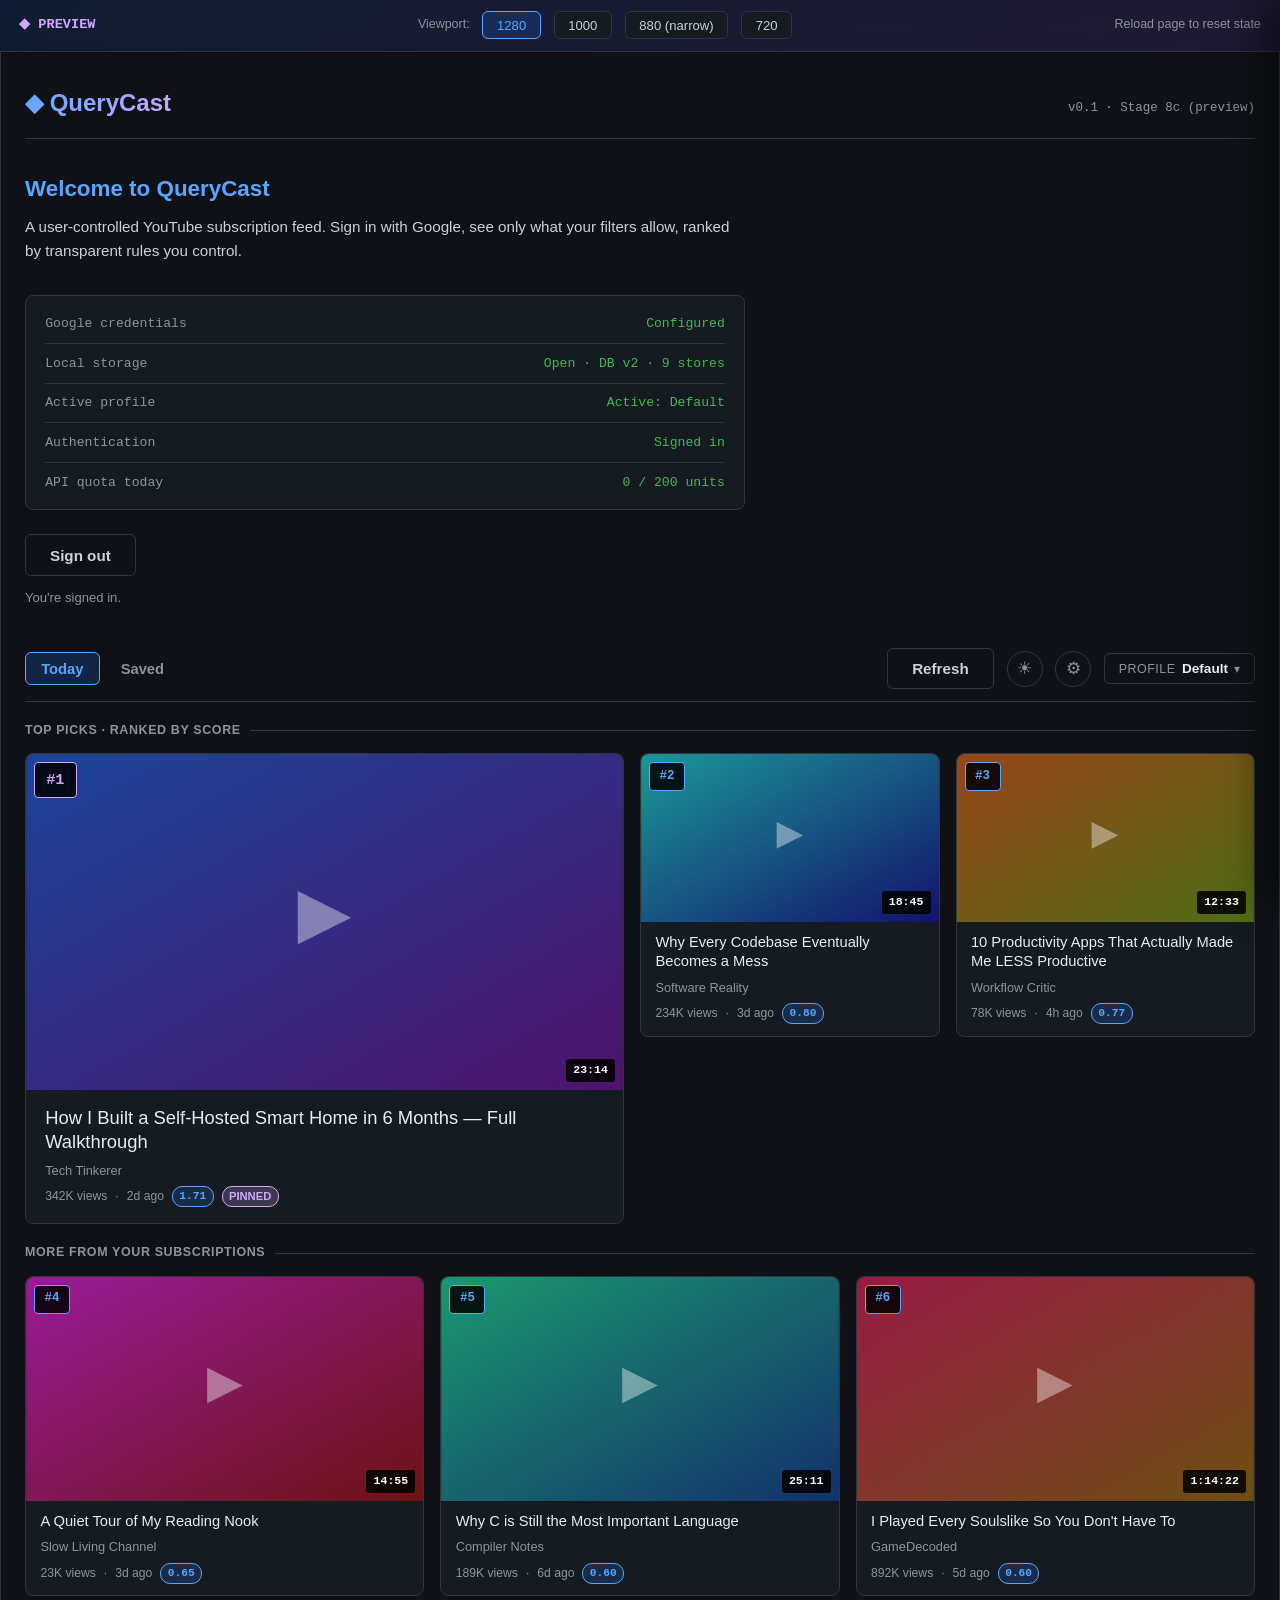
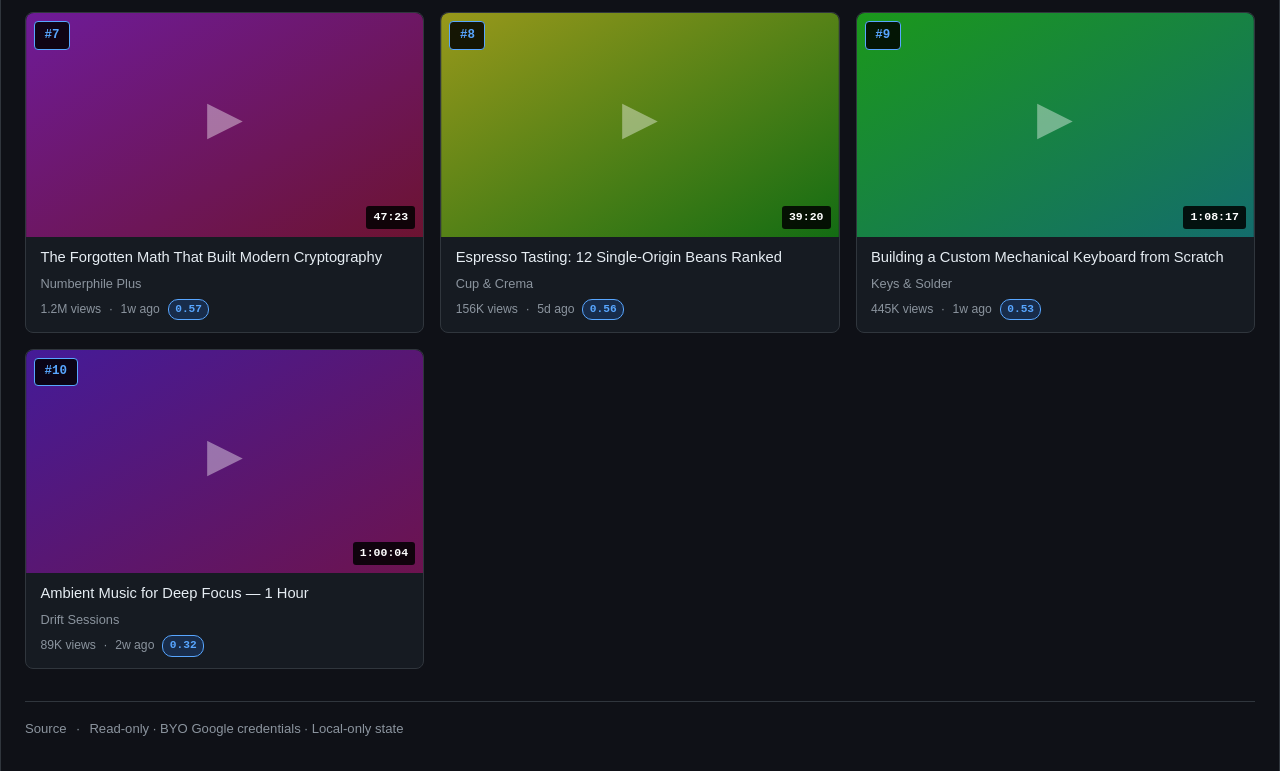
==== commit 48712664: "Stage 8c: keyboard a11y + focus indicators Five concrete improvements for keyboard users:  1. :focus" ====
--- a/preview.html
+++ b/preview.html
@@ -127,7 +127,7 @@
   <div class="app-shell">
     <header>
       <h1 class="logo">◆ QueryCast</h1>
-      <span class="status">v0.1 · Stage 8b (preview)</span>
+      <span class="status">v0.1 · Stage 8c (preview)</span>
     </header>
 
     <main>
--- a/style.css
+++ b/style.css
@@ -77,6 +77,23 @@
   color: var(--text);
   line-height: 1.6;
   min-height: 100vh;
+}
+
+/* === Keyboard focus indicator (Stage 8c) =====================
+   Single rule for every focusable surface so keyboard users see
+   exactly where focus lives. Default browser rings are barely
+   visible on the dark theme. :focus-visible only triggers for
+   keyboard navigation, so mouse clicks don't get an outline. */
+:focus-visible {
+  outline: 2px solid var(--blue);
+  outline-offset: 2px;
+  border-radius: 4px;
+}
+/* Inline focus targets (chips, badges) deserve a tighter offset. */
+.chip-x:focus-visible,
+.toast-undo:focus-visible,
+.toast-secondary:focus-visible {
+  outline-offset: 1px;
 }
 
 .app-shell {
